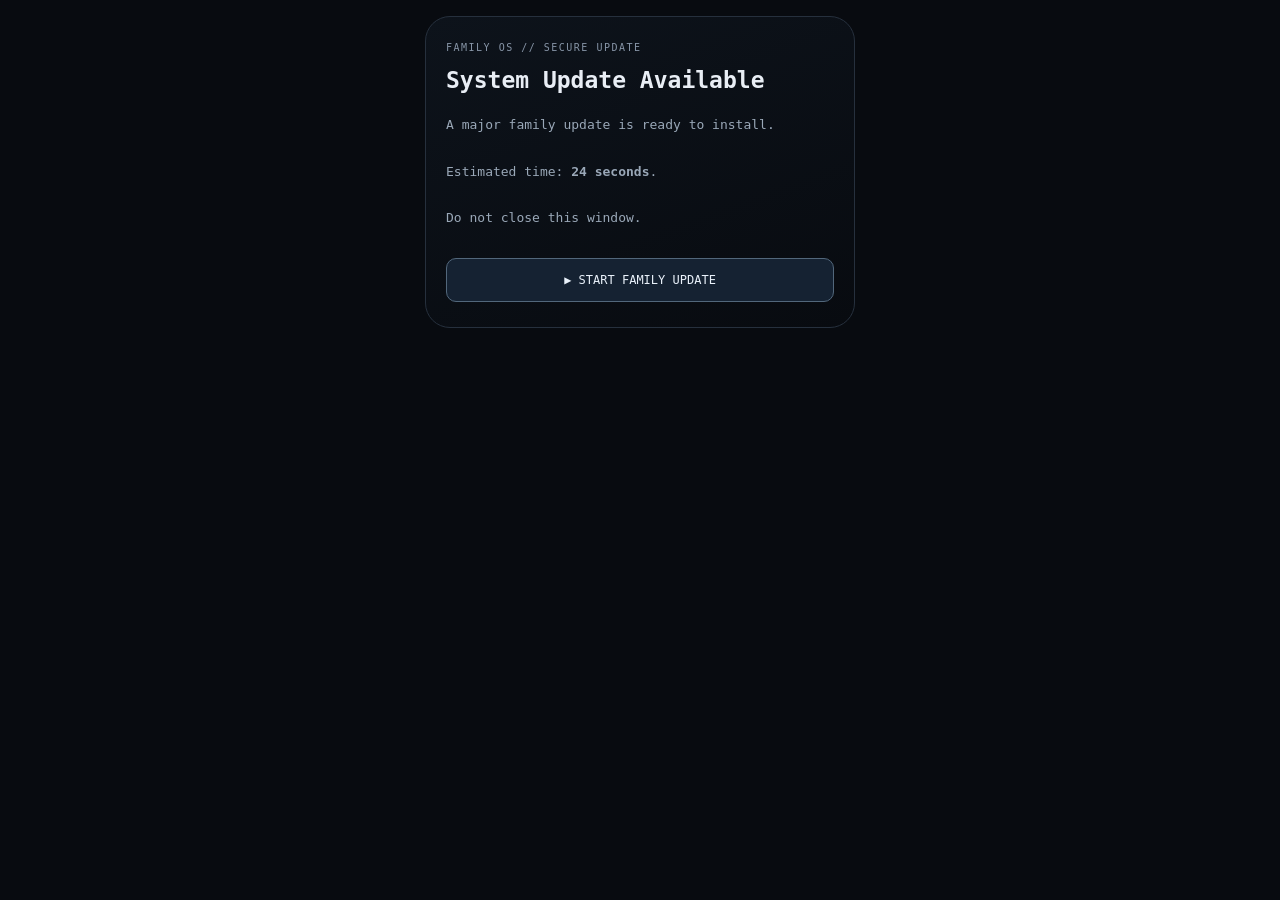
==== index.html @ b2b23392 "Balance diagnostics and warning reveal timing" ====
<!doctype html>
<html lang="en"><head><meta charset="utf-8"><meta name="viewport" content="width=device-width,initial-scale=1"><meta name="theme-color" content="#080b10"><title>New Product Launch</title><meta name="description" content="A little surprise is loading. Open to begin."><style>
*{box-sizing:border-box}html,body{margin:0;min-height:100%;background:#080b10;color:#e9eef5;font-family:ui-monospace,SFMono-Regular,Menlo,monospace}body{display:flex;justify-content:center;align-items:center;padding:16px}.phone{width:min(100%,430px);border:1px solid #26303d;border-radius:25px;background:linear-gradient(160deg,#0d131b,#080b10);padding:25px 20px;position:relative;overflow:hidden}.top{font-size:10px;color:#8795a7;letter-spacing:1.5px}.heading{font-size:23px;line-height:1.25;margin:13px 0}.sub{font-size:13px;color:#9aa8b8;line-height:1.8;margin:18px 0 28px}.screen{display:none}.screen.active{display:block}button{width:100%;padding:14px;border:1px solid #52677b;border-radius:10px;background:#152232;color:#e9f1fa;font:inherit;font-size:12px;cursor:pointer}button:focus-visible{outline:2px solid #c2d7ed;outline-offset:3px}.status{font-size:12px;color:#aebdcb;line-height:1.6;margin:22px 0 8px;min-height:40px}.bar{height:6px;background:#202c39;border-radius:99px;overflow:hidden}.fill{height:100%;width:0;background:#b3c7d9;transition:width .8s ease}.progress{font-size:10px;color:#8795a7;margin-top:8px}.members{display:grid;gap:6px;margin-top:14px}.member{border:1px solid #25313e;border-radius:10px;background:#0c131c;padding:9px 11px;opacity:0;transform:translateY(5px);transition:opacity .3s,transform .3s}.member.visible{opacity:1;transform:none}.member.current{border-color:#718da7;background:#111d29}.role{font-size:12px;display:flex;justify-content:space-between;gap:8px;align-items:center}.role .identity{display:flex;align-items:center;gap:9px}.avatar{width:28px;height:28px;border-radius:8px;background:#1b2835;display:grid;place-items:center;font-size:16px}.role span:last-child{color:#8f9fb1;font-size:11px}.mini{height:4px;margin:7px 0 5px;background:#202c39;border-radius:99px;overflow:hidden}.mini div{height:100%;width:0;background:#a8bdce;transition:width .8s}.detail{font-size:10px;color:#8f9fb1}.center{text-align:center}.baby{font-size:48px;margin:18px 0 8px}.reveal{font-family:system-ui,sans-serif;font-size:24px;font-weight:750;line-height:1.25;margin:12px 0}.small{font-size:12px;color:#a6b3c2;line-height:1.8}.finalbar{margin:21px 0 10px}.finalbar .bar{height:8px}.finalbar .fill{transition:width 1.8s ease}.replay{margin-top:25px;background:transparent;border-color:#334353;color:#a9b9c9}.console-head{display:flex;align-items:center;justify-content:space-between;gap:12px}.live{font-size:9px;letter-spacing:1px;color:#a5c6b1;border:1px solid #345045;border-radius:99px;padding:5px 8px;white-space:nowrap}.live:before{content:'● ';font-size:8px}.scan{display:flex;align-items:center;gap:14px;margin:17px 0 12px}.scan-icon{width:52px;height:52px;flex:0 0 52px;border:1px solid #43586c;border-radius:14px;display:grid;place-items:center;background:#142231;font-size:25px}.scan-copy{min-width:0;flex:1}.scan-copy .heading{font-size:19px;margin:0 0 4px}.scan-copy .status{margin:0;min-height:0;font-size:11px}.console-progress{display:flex;justify-content:space-between;align-items:center;margin-bottom:8px;font-size:10px;color:#8795a7}.console-progress strong{color:#dce8f4;font-size:14px}.member.upgraded{border-color:#577d68;background:#101c18}.member.upgraded .detail{color:#b3d8bf}.member.upgraded .mini div{background:#a4cbb0}.footerline{margin-top:13px;border-top:1px solid #26323e;padding-top:11px;font-size:10px;color:#758497;display:flex;justify-content:space-between;gap:8px}.footerline span:last-child{color:#a6bacd}.alertscreen{min-height:530px;display:flex;flex-direction:column;justify-content:center;align-items:center;text-align:center}.alertbox{width:100%;border:1px solid #74545b;background:linear-gradient(180deg,#211419,#110c10);border-radius:18px;padding:28px 17px}.alerticon{font-size:44px;margin-bottom:17px}.alerttitle{font-family:system-ui,sans-serif;font-size:28px;font-weight:800;line-height:1.2;margin:0 0 14px;color:#fff0f2}.alertsub{font-size:12px;color:#cdb5bd;line-height:1.8}.alertbar{margin-top:22px}.alertbar .bar{height:7px;background:#35242b}.alertbar .fill{background:#e0b3bc;transition:width 4s linear}.warningtop{color:#c8a4ab}.flash{animation:pulse 1s infinite alternate}@keyframes pulse{from{opacity:.55}to{opacity:1}}@media(max-width:360px){body{padding:9px}.phone{padding:20px 15px}.heading{font-size:21px}.scan{gap:10px}.scan-icon{width:44px;height:44px;flex-basis:44px}.scan-copy .heading{font-size:17px}.member{padding:8px 9px}.alerttitle{font-size:25px}}@media(prefers-reduced-motion:reduce){*,*:before,*:after{animation-duration:.01ms!important;transition-duration:.01ms!important}}
</style></head><body><main class="phone">
<section id="start" class="screen active"><div class="top">FAMILY OS // SECURE UPDATE</div><h1 class="heading">System Update Available</h1><p class="sub">A major family update is ready to install.<br><br>Estimated time: <b>24 seconds</b>.<br><br>Do not close this window.</p><button id="startBtn">▶ START FAMILY UPDATE</button></section>
<section id="run" class="screen" aria-label="Family update in progress"><div class="console-head"><div class="top">FAMILY OS / v2.0</div><div class="live">LIVE SCAN</div></div><div class="scan"><div id="scanIcon" class="scan-icon" aria-hidden="true">⌁</div><div class="scan-copy"><h1 class="heading">Family diagnostics</h1><div id="status" class="status" aria-live="polite">Initializing Family OS…</div></div></div><div class="console-progress"><span>INSTALLATION PROGRESS</span><strong id="progress">0%</strong></div><div class="bar"><div id="mainFill" class="fill"></div></div><div id="members" class="members"></div><div class="footerline"><span>RELATIONSHIP MATRIX</span><span id="counter">0 / 5 VERIFIED</span></div></section>
<section id="warning" class="screen"><div class="alertscreen"><div class="top warningtop">FAMILY OS // SYSTEM ALERT</div><div class="alertbox"><div class="alerticon flash">⚠️</div><h1 class="alerttitle">WARNING<br>NEW FAMILY MEMBER<br>DETECTED</h1><div class="alertsub">An unidentified family member is attempting to join the system.<br><br>Identifying new family member…</div><div class="alertbar"><div class="bar"><div id="alertFill" class="fill"></div></div></div></div></div></section>
<section id="final" class="screen"><div class="center"><div class="top">FAMILY OS // UPDATE COMPLETE</div><div class="baby">👶</div><div class="reveal">NEW FAMILY MEMBER<br>IDENTIFIED</div><div class="reveal">YOU'RE GOING TO BE<br>GRANDPARENTS! ❤️</div><div class="small">Grandmother • Grandfather<br>Mother • Father • Uncle</div><div class="finalbar"><div class="bar"><div id="finalFill" class="fill"></div></div><div class="progress">BABY INSTALLING… 10%</div></div><div class="small">Installation will complete soon.<br>Estimated arrival: <b>[MONTH / YEAR]</b></div><button class="replay" id="replayBtn">↻ REPLAY SURPRISE</button></div></section>
</main><script>
const $=id=>document.getElementById(id);const sleep=ms=>new Promise(r=>setTimeout(r,ms));let running=false;function screen(id){document.querySelectorAll('.screen').forEach(s=>s.classList.toggle('active',s.id===id))}function status(text){$('status').textContent=text}function progress(n){$('mainFill').style.width=n+'%';$('progress').textContent=n+'%'}function member(icon,name,pct,detail){const d=document.createElement('div');d.className='member';const label=document.createElement('div');label.className='role';const a=document.createElement('span');a.className='identity';const avatar=document.createElement('span');avatar.className='avatar';avatar.textContent=icon;const nameEl=document.createElement('span');nameEl.textContent=name;a.append(avatar,nameEl);const b=document.createElement('span');b.textContent=pct+'%';label.append(a,b);const bar=document.createElement('div');bar.className='mini';const fill=document.createElement('div');bar.append(fill);const info=document.createElement('div');info.className='detail';info.textContent=detail;d.append(label,bar,info);$('members').append(d);$('counter').textContent=$('members').children.length+' / 5 VERIFIED';requestAnimationFrame(()=>{d.classList.add('visible','current');fill.style.width=pct+'%'});return{detail:info,element:d}}async function run(){if(running)return;running=true;$('members').replaceChildren();$('counter').textContent='0 / 5 VERIFIED';$('scanIcon').textContent='⌁';$('alertFill').style.width='0';$('finalFill').style.width='0';progress(0);screen('run');status('Initializing Family OS…');await sleep(800);status('Connection established ✓');progress(8);await sleep(600);status('Analyzing family members…');await sleep(500);const people=[['👩','MOTHER',72],['👨','FATHER',81],['👵','GRANDMOTHER',64],['👴','GRANDFATHER',76]];for(let i=0;i<people.length;i++){const p=people[i];status('Analyzing '+p[1].toLowerCase()+'…');const m=member(p[0],p[1],p[2],'Scanning relationship…');progress(15+i*12);await sleep(800);m.detail.textContent='Relationship verified ✓';await sleep(1400);m.element.classList.remove('current')}status('Checking available family roles…');const bro=member('👨','BROTHER',91,'Searching for new role…');progress(68);await sleep(1100);bro.detail.textContent='BROTHER → UNCLE ❤️';bro.element.classList.add('upgraded');$('scanIcon').textContent='↗';status('Role upgrade detected: UNCLE');await sleep(1600);bro.element.classList.remove('current');$('scanIcon').textContent='⌁';status('Running final family scan…');progress(85);await sleep(1100);status('Searching for missing family member…');await sleep(1200);progress(100);screen('warning');requestAnimationFrame(()=>$('alertFill').style.width='100%');await sleep(4000);screen('final');requestAnimationFrame(()=>$('finalFill').style.width='10%');running=false}function replay(){if(running)return;$('finalFill').style.width='0';screen('start')}$('startBtn').addEventListener('click',run);$('replayBtn').addEventListener('click',replay);
</script></body></html>
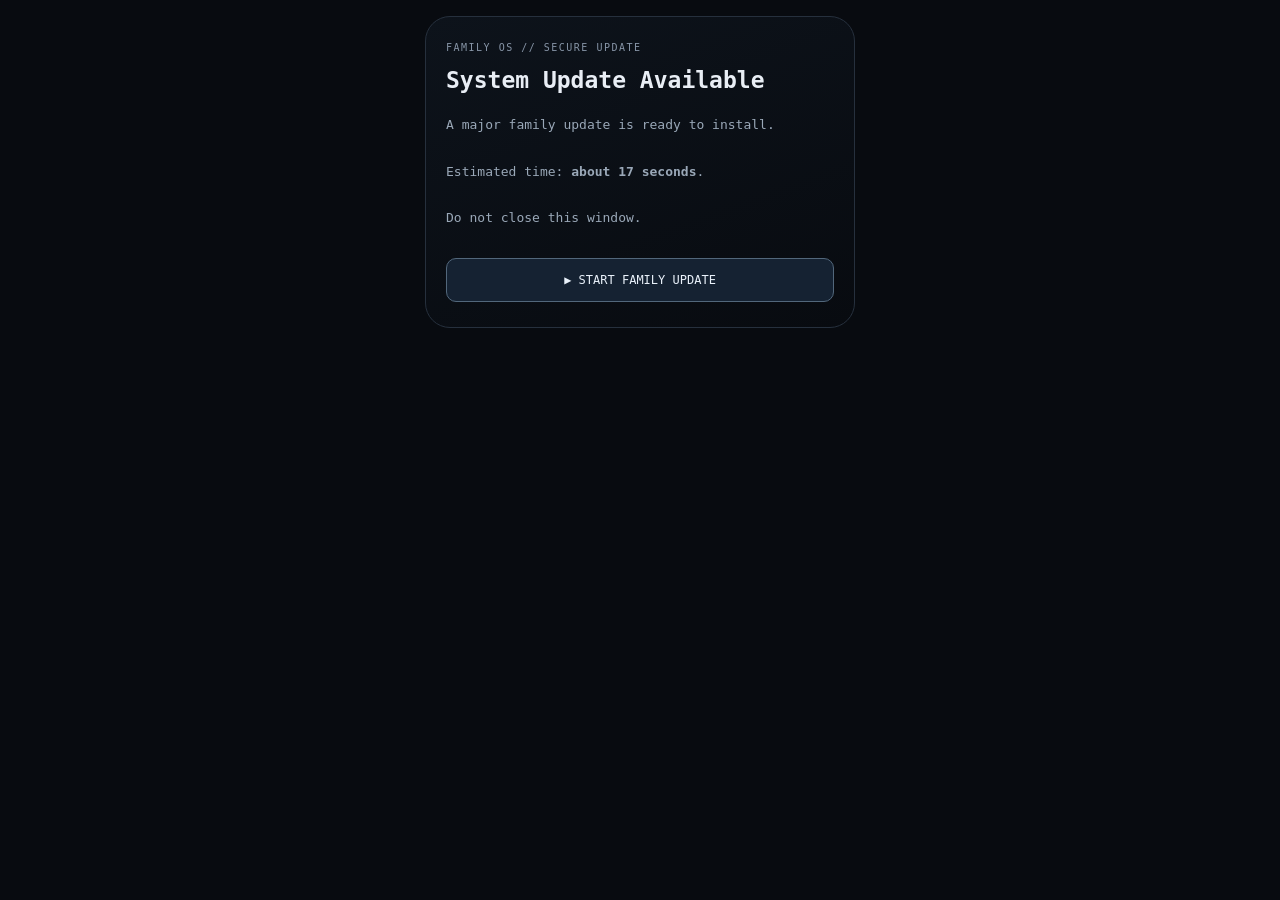
==== commit f0f8135e: "Shorten diagnostics and correct estimated reveal time" ====
--- a/index.html
+++ b/index.html
@@ -1,11 +1,21 @@
 <!doctype html>
 <html lang="en"><head><meta charset="utf-8"><meta name="viewport" content="width=device-width,initial-scale=1"><meta name="theme-color" content="#080b10"><title>New Product Launch</title><meta name="description" content="A little surprise is loading. Open to begin."><style>
-*{box-sizing:border-box}html,body{margin:0;min-height:100%;background:#080b10;color:#e9eef5;font-family:ui-monospace,SFMono-Regular,Menlo,monospace}body{display:flex;justify-content:center;align-items:center;padding:16px}.phone{width:min(100%,430px);border:1px solid #26303d;border-radius:25px;background:linear-gradient(160deg,#0d131b,#080b10);padding:25px 20px;position:relative;overflow:hidden}.top{font-size:10px;color:#8795a7;letter-spacing:1.5px}.heading{font-size:23px;line-height:1.25;margin:13px 0}.sub{font-size:13px;color:#9aa8b8;line-height:1.8;margin:18px 0 28px}.screen{display:none}.screen.active{display:block}button{width:100%;padding:14px;border:1px solid #52677b;border-radius:10px;background:#152232;color:#e9f1fa;font:inherit;font-size:12px;cursor:pointer}button:focus-visible{outline:2px solid #c2d7ed;outline-offset:3px}.status{font-size:12px;color:#aebdcb;line-height:1.6;margin:22px 0 8px;min-height:40px}.bar{height:6px;background:#202c39;border-radius:99px;overflow:hidden}.fill{height:100%;width:0;background:#b3c7d9;transition:width .8s ease}.progress{font-size:10px;color:#8795a7;margin-top:8px}.members{display:grid;gap:6px;margin-top:14px}.member{border:1px solid #25313e;border-radius:10px;background:#0c131c;padding:9px 11px;opacity:0;transform:translateY(5px);transition:opacity .3s,transform .3s}.member.visible{opacity:1;transform:none}.member.current{border-color:#718da7;background:#111d29}.role{font-size:12px;display:flex;justify-content:space-between;gap:8px;align-items:center}.role .identity{display:flex;align-items:center;gap:9px}.avatar{width:28px;height:28px;border-radius:8px;background:#1b2835;display:grid;place-items:center;font-size:16px}.role span:last-child{color:#8f9fb1;font-size:11px}.mini{height:4px;margin:7px 0 5px;background:#202c39;border-radius:99px;overflow:hidden}.mini div{height:100%;width:0;background:#a8bdce;transition:width .8s}.detail{font-size:10px;color:#8f9fb1}.center{text-align:center}.baby{font-size:48px;margin:18px 0 8px}.reveal{font-family:system-ui,sans-serif;font-size:24px;font-weight:750;line-height:1.25;margin:12px 0}.small{font-size:12px;color:#a6b3c2;line-height:1.8}.finalbar{margin:21px 0 10px}.finalbar .bar{height:8px}.finalbar .fill{transition:width 1.8s ease}.replay{margin-top:25px;background:transparent;border-color:#334353;color:#a9b9c9}.console-head{display:flex;align-items:center;justify-content:space-between;gap:12px}.live{font-size:9px;letter-spacing:1px;color:#a5c6b1;border:1px solid #345045;border-radius:99px;padding:5px 8px;white-space:nowrap}.live:before{content:'● ';font-size:8px}.scan{display:flex;align-items:center;gap:14px;margin:17px 0 12px}.scan-icon{width:52px;height:52px;flex:0 0 52px;border:1px solid #43586c;border-radius:14px;display:grid;place-items:center;background:#142231;font-size:25px}.scan-copy{min-width:0;flex:1}.scan-copy .heading{font-size:19px;margin:0 0 4px}.scan-copy .status{margin:0;min-height:0;font-size:11px}.console-progress{display:flex;justify-content:space-between;align-items:center;margin-bottom:8px;font-size:10px;color:#8795a7}.console-progress strong{color:#dce8f4;font-size:14px}.member.upgraded{border-color:#577d68;background:#101c18}.member.upgraded .detail{color:#b3d8bf}.member.upgraded .mini div{background:#a4cbb0}.footerline{margin-top:13px;border-top:1px solid #26323e;padding-top:11px;font-size:10px;color:#758497;display:flex;justify-content:space-between;gap:8px}.footerline span:last-child{color:#a6bacd}.alertscreen{min-height:530px;display:flex;flex-direction:column;justify-content:center;align-items:center;text-align:center}.alertbox{width:100%;border:1px solid #74545b;background:linear-gradient(180deg,#211419,#110c10);border-radius:18px;padding:28px 17px}.alerticon{font-size:44px;margin-bottom:17px}.alerttitle{font-family:system-ui,sans-serif;font-size:28px;font-weight:800;line-height:1.2;margin:0 0 14px;color:#fff0f2}.alertsub{font-size:12px;color:#cdb5bd;line-height:1.8}.alertbar{margin-top:22px}.alertbar .bar{height:7px;background:#35242b}.alertbar .fill{background:#e0b3bc;transition:width 4s linear}.warningtop{color:#c8a4ab}.flash{animation:pulse 1s infinite alternate}@keyframes pulse{from{opacity:.55}to{opacity:1}}@media(max-width:360px){body{padding:9px}.phone{padding:20px 15px}.heading{font-size:21px}.scan{gap:10px}.scan-icon{width:44px;height:44px;flex-basis:44px}.scan-copy .heading{font-size:17px}.member{padding:8px 9px}.alerttitle{font-size:25px}}@media(prefers-reduced-motion:reduce){*,*:before,*:after{animation-duration:.01ms!important;transition-duration:.01ms!important}}
+*{box-sizing:border-box}html,body{margin:0;min-height:100%;background:#080b10;color:#e9eef5;font-family:ui-monospace,SFMono-Regular,Menlo,monospace}body{display:flex;justify-content:center;align-items:center;padding:16px}.phone{width:min(100%,430px);border:1px solid #26303d;border-radius:25px;background:linear-gradient(160deg,#0d131b,#080b10);padding:25px 20px;overflow:hidden}.top{font-size:10px;color:#8795a7;letter-spacing:1.5px}.heading{font-size:23px;line-height:1.25;margin:13px 0}.sub{font-size:13px;color:#9aa8b8;line-height:1.8;margin:18px 0 28px}.screen{display:none}.screen.active{display:block}button{width:100%;padding:14px;border:1px solid #52677b;border-radius:10px;background:#152232;color:#e9f1fa;font:inherit;font-size:12px;cursor:pointer}button:focus-visible{outline:2px solid #c2d7ed;outline-offset:3px}.status{font-size:12px;color:#aebdcb;line-height:1.6;margin:22px 0 8px;min-height:40px}.bar{height:6px;background:#202c39;border-radius:99px;overflow:hidden}.fill{height:100%;width:0;background:#b3c7d9;transition:width .6s ease}.progress{font-size:10px;color:#8795a7;margin-top:8px}.members{display:grid;gap:6px;margin-top:14px}.member{border:1px solid #25313e;border-radius:10px;background:#0c131c;padding:9px 11px;opacity:0;transform:translateY(5px);transition:opacity .3s,transform .3s}.member.visible{opacity:1;transform:none}.member.current{border-color:#718da7;background:#111d29}.role{font-size:12px;display:flex;justify-content:space-between;gap:8px;align-items:center}.role .identity{display:flex;align-items:center;gap:9px}.avatar{width:28px;height:28px;border-radius:8px;background:#1b2835;display:grid;place-items:center;font-size:16px}.role span:last-child{color:#8f9fb1;font-size:11px}.mini{height:4px;margin:7px 0 5px;background:#202c39;border-radius:99px;overflow:hidden}.mini div{height:100%;width:0;background:#a8bdce;transition:width .6s}.detail{font-size:10px;color:#8f9fb1}.center{text-align:center}.baby{font-size:48px;margin:18px 0 8px}.reveal{font-family:system-ui,sans-serif;font-size:24px;font-weight:750;line-height:1.25;margin:12px 0}.small{font-size:12px;color:#a6b3c2;line-height:1.8}.finalbar{margin:21px 0 10px}.finalbar .bar{height:8px}.finalbar .fill{transition:width 1.8s ease}.replay{margin-top:25px;background:transparent;border-color:#334353;color:#a9b9c9}.console-head{display:flex;align-items:center;justify-content:space-between;gap:12px}.live{font-size:9px;letter-spacing:1px;color:#a5c6b1;border:1px solid #345045;border-radius:99px;padding:5px 8px;white-space:nowrap}.live:before{content:'● ';font-size:8px}.scan{display:flex;align-items:center;gap:14px;margin:17px 0 12px}.scan-icon{width:52px;height:52px;flex:0 0 52px;border:1px solid #43586c;border-radius:14px;display:grid;place-items:center;background:#142231;font-size:25px}.scan-copy{min-width:0;flex:1}.scan-copy .heading{font-size:19px;margin:0 0 4px}.scan-copy .status{margin:0;min-height:0;font-size:11px}.console-progress{display:flex;justify-content:space-between;align-items:center;margin-bottom:8px;font-size:10px;color:#8795a7}.console-progress strong{color:#dce8f4;font-size:14px}.member.upgraded{border-color:#577d68;background:#101c18}.member.upgraded .detail{color:#b3d8bf}.member.upgraded .mini div{background:#a4cbb0}.footerline{margin-top:13px;border-top:1px solid #26323e;padding-top:11px;font-size:10px;color:#758497;display:flex;justify-content:space-between;gap:8px}.footerline span:last-child{color:#a6bacd}.alertscreen{min-height:530px;display:flex;flex-direction:column;justify-content:center;align-items:center;text-align:center}.alertbox{width:100%;border:1px solid #74545b;background:linear-gradient(180deg,#211419,#110c10);border-radius:18px;padding:28px 17px}.alerticon{font-size:44px;margin-bottom:17px}.alerttitle{font-family:system-ui,sans-serif;font-size:28px;font-weight:800;line-height:1.2;margin:0 0 14px;color:#fff0f2}.alertsub{font-size:12px;color:#cdb5bd;line-height:1.8}.alertbar{margin-top:22px}.alertbar .bar{height:7px;background:#35242b}.alertbar .fill{background:#e0b3bc;transition:width 4s linear}.warningtop{color:#c8a4ab}.flash{animation:pulse 1s infinite alternate}@keyframes pulse{from{opacity:.55}to{opacity:1}}@media(max-width:360px){body{padding:9px}.phone{padding:20px 15px}.heading{font-size:21px}.scan{gap:10px}.scan-icon{width:44px;height:44px;flex-basis:44px}.scan-copy .heading{font-size:17px}.member{padding:8px 9px}.alerttitle{font-size:25px}}@media(prefers-reduced-motion:reduce){*,*:before,*:after{animation-duration:.01ms!important;transition-duration:.01ms!important}}
 </style></head><body><main class="phone">
-<section id="start" class="screen active"><div class="top">FAMILY OS // SECURE UPDATE</div><h1 class="heading">System Update Available</h1><p class="sub">A major family update is ready to install.<br><br>Estimated time: <b>24 seconds</b>.<br><br>Do not close this window.</p><button id="startBtn">▶ START FAMILY UPDATE</button></section>
+<section id="start" class="screen active"><div class="top">FAMILY OS // SECURE UPDATE</div><h1 class="heading">System Update Available</h1><p class="sub">A major family update is ready to install.<br><br>Estimated time: <b id="estimate"></b>.<br><br>Do not close this window.</p><button id="startBtn">▶ START FAMILY UPDATE</button></section>
 <section id="run" class="screen" aria-label="Family update in progress"><div class="console-head"><div class="top">FAMILY OS / v2.0</div><div class="live">LIVE SCAN</div></div><div class="scan"><div id="scanIcon" class="scan-icon" aria-hidden="true">⌁</div><div class="scan-copy"><h1 class="heading">Family diagnostics</h1><div id="status" class="status" aria-live="polite">Initializing Family OS…</div></div></div><div class="console-progress"><span>INSTALLATION PROGRESS</span><strong id="progress">0%</strong></div><div class="bar"><div id="mainFill" class="fill"></div></div><div id="members" class="members"></div><div class="footerline"><span>RELATIONSHIP MATRIX</span><span id="counter">0 / 5 VERIFIED</span></div></section>
 <section id="warning" class="screen"><div class="alertscreen"><div class="top warningtop">FAMILY OS // SYSTEM ALERT</div><div class="alertbox"><div class="alerticon flash">⚠️</div><h1 class="alerttitle">WARNING<br>NEW FAMILY MEMBER<br>DETECTED</h1><div class="alertsub">An unidentified family member is attempting to join the system.<br><br>Identifying new family member…</div><div class="alertbar"><div class="bar"><div id="alertFill" class="fill"></div></div></div></div></div></section>
 <section id="final" class="screen"><div class="center"><div class="top">FAMILY OS // UPDATE COMPLETE</div><div class="baby">👶</div><div class="reveal">NEW FAMILY MEMBER<br>IDENTIFIED</div><div class="reveal">YOU'RE GOING TO BE<br>GRANDPARENTS! ❤️</div><div class="small">Grandmother • Grandfather<br>Mother • Father • Uncle</div><div class="finalbar"><div class="bar"><div id="finalFill" class="fill"></div></div><div class="progress">BABY INSTALLING… 10%</div></div><div class="small">Installation will complete soon.<br>Estimated arrival: <b>[MONTH / YEAR]</b></div><button class="replay" id="replayBtn">↻ REPLAY SURPRISE</button></div></section>
 </main><script>
-const $=id=>document.getElementById(id);const sleep=ms=>new Promise(r=>setTimeout(r,ms));let running=false;function screen(id){document.querySelectorAll('.screen').forEach(s=>s.classList.toggle('active',s.id===id))}function status(text){$('status').textContent=text}function progress(n){$('mainFill').style.width=n+'%';$('progress').textContent=n+'%'}function member(icon,name,pct,detail){const d=document.createElement('div');d.className='member';const label=document.createElement('div');label.className='role';const a=document.createElement('span');a.className='identity';const avatar=document.createElement('span');avatar.className='avatar';avatar.textContent=icon;const nameEl=document.createElement('span');nameEl.textContent=name;a.append(avatar,nameEl);const b=document.createElement('span');b.textContent=pct+'%';label.append(a,b);const bar=document.createElement('div');bar.className='mini';const fill=document.createElement('div');bar.append(fill);const info=document.createElement('div');info.className='detail';info.textContent=detail;d.append(label,bar,info);$('members').append(d);$('counter').textContent=$('members').children.length+' / 5 VERIFIED';requestAnimationFrame(()=>{d.classList.add('visible','current');fill.style.width=pct+'%'});return{detail:info,element:d}}async function run(){if(running)return;running=true;$('members').replaceChildren();$('counter').textContent='0 / 5 VERIFIED';$('scanIcon').textContent='⌁';$('alertFill').style.width='0';$('finalFill').style.width='0';progress(0);screen('run');status('Initializing Family OS…');await sleep(800);status('Connection established ✓');progress(8);await sleep(600);status('Analyzing family members…');await sleep(500);const people=[['👩','MOTHER',72],['👨','FATHER',81],['👵','GRANDMOTHER',64],['👴','GRANDFATHER',76]];for(let i=0;i<people.length;i++){const p=people[i];status('Analyzing '+p[1].toLowerCase()+'…');const m=member(p[0],p[1],p[2],'Scanning relationship…');progress(15+i*12);await sleep(800);m.detail.textContent='Relationship verified ✓';await sleep(1400);m.element.classList.remove('current')}status('Checking available family roles…');const bro=member('👨','BROTHER',91,'Searching for new role…');progress(68);await sleep(1100);bro.detail.textContent='BROTHER → UNCLE ❤️';bro.element.classList.add('upgraded');$('scanIcon').textContent='↗';status('Role upgrade detected: UNCLE');await sleep(1600);bro.element.classList.remove('current');$('scanIcon').textContent='⌁';status('Running final family scan…');progress(85);await sleep(1100);status('Searching for missing family member…');await sleep(1200);progress(100);screen('warning');requestAnimationFrame(()=>$('alertFill').style.width='100%');await sleep(4000);screen('final');requestAnimationFrame(()=>$('finalFill').style.width='10%');running=false}function replay(){if(running)return;$('finalFill').style.width='0';screen('start')}$('startBtn').addEventListener('click',run);$('replayBtn').addEventListener('click',replay);
+const $=id=>document.getElementById(id);const sleep=ms=>new Promise(r=>setTimeout(r,ms));let running=false;
+const timing={init:700,connection:500,prepare:300,scan:500,verified:1300,brother:1000,upgrade:1800,finalScan:700,missing:800,warning:4000};
+const total=timing.init+timing.connection+timing.prepare+4*(timing.scan+timing.verified)+timing.brother+timing.upgrade+timing.finalScan+timing.missing+timing.warning;
+$('estimate').textContent='about '+Math.ceil(total/1000)+' seconds';
+function screen(id){document.querySelectorAll('.screen').forEach(s=>s.classList.toggle('active',s.id===id))}
+function status(text){$('status').textContent=text}
+function progress(n){$('mainFill').style.width=n+'%';$('progress').textContent=n+'%'}
+function member(icon,name,pct,detail){const d=document.createElement('div');d.className='member';const label=document.createElement('div');label.className='role';const a=document.createElement('span');a.className='identity';const avatar=document.createElement('span');avatar.className='avatar';avatar.textContent=icon;const nameEl=document.createElement('span');nameEl.textContent=name;a.append(avatar,nameEl);const b=document.createElement('span');b.textContent=pct+'%';label.append(a,b);const bar=document.createElement('div');bar.className='mini';const fill=document.createElement('div');bar.append(fill);const info=document.createElement('div');info.className='detail';info.textContent=detail;d.append(label,bar,info);$('members').append(d);$('counter').textContent=$('members').children.length+' / 5 VERIFIED';requestAnimationFrame(()=>{d.classList.add('visible','current');fill.style.width=pct+'%'});return{detail:info,element:d}}
+async function run(){if(running)return;running=true;$('members').replaceChildren();$('counter').textContent='0 / 5 VERIFIED';$('scanIcon').textContent='⌁';$('alertFill').style.width='0';$('finalFill').style.width='0';progress(0);screen('run');status('Initializing Family OS…');await sleep(timing.init);status('Connection established ✓');progress(8);await sleep(timing.connection);status('Analyzing family members…');await sleep(timing.prepare);const people=[['👩','MOTHER',72],['👨','FATHER',81],['👵','GRANDMOTHER',64],['👴','GRANDFATHER',76]];for(let i=0;i<people.length;i++){const p=people[i];status('Analyzing '+p[1].toLowerCase()+'…');const m=member(p[0],p[1],p[2],'Scanning relationship…');progress(15+i*12);await sleep(timing.scan);m.detail.textContent='Relationship verified ✓';await sleep(timing.verified);m.element.classList.remove('current')}status('Checking available family roles…');const bro=member('👨','BROTHER',91,'Searching for new role…');progress(68);await sleep(timing.brother);bro.detail.textContent='BROTHER → UNCLE ❤️';bro.element.classList.add('upgraded');$('scanIcon').textContent='↗';status('Role upgrade detected: UNCLE');await sleep(timing.upgrade);bro.element.classList.remove('current');$('scanIcon').textContent='⌁';status('Running final family scan…');progress(85);await sleep(timing.finalScan);status('Searching for missing family member…');await sleep(timing.missing);progress(100);screen('warning');requestAnimationFrame(()=>$('alertFill').style.width='100%');await sleep(timing.warning);screen('final');requestAnimationFrame(()=>$('finalFill').style.width='10%');running=false}
+function replay(){if(running)return;$('finalFill').style.width='0';screen('start')}
+$('startBtn').addEventListener('click',run);$('replayBtn').addEventListener('click',replay);
 </script></body></html>
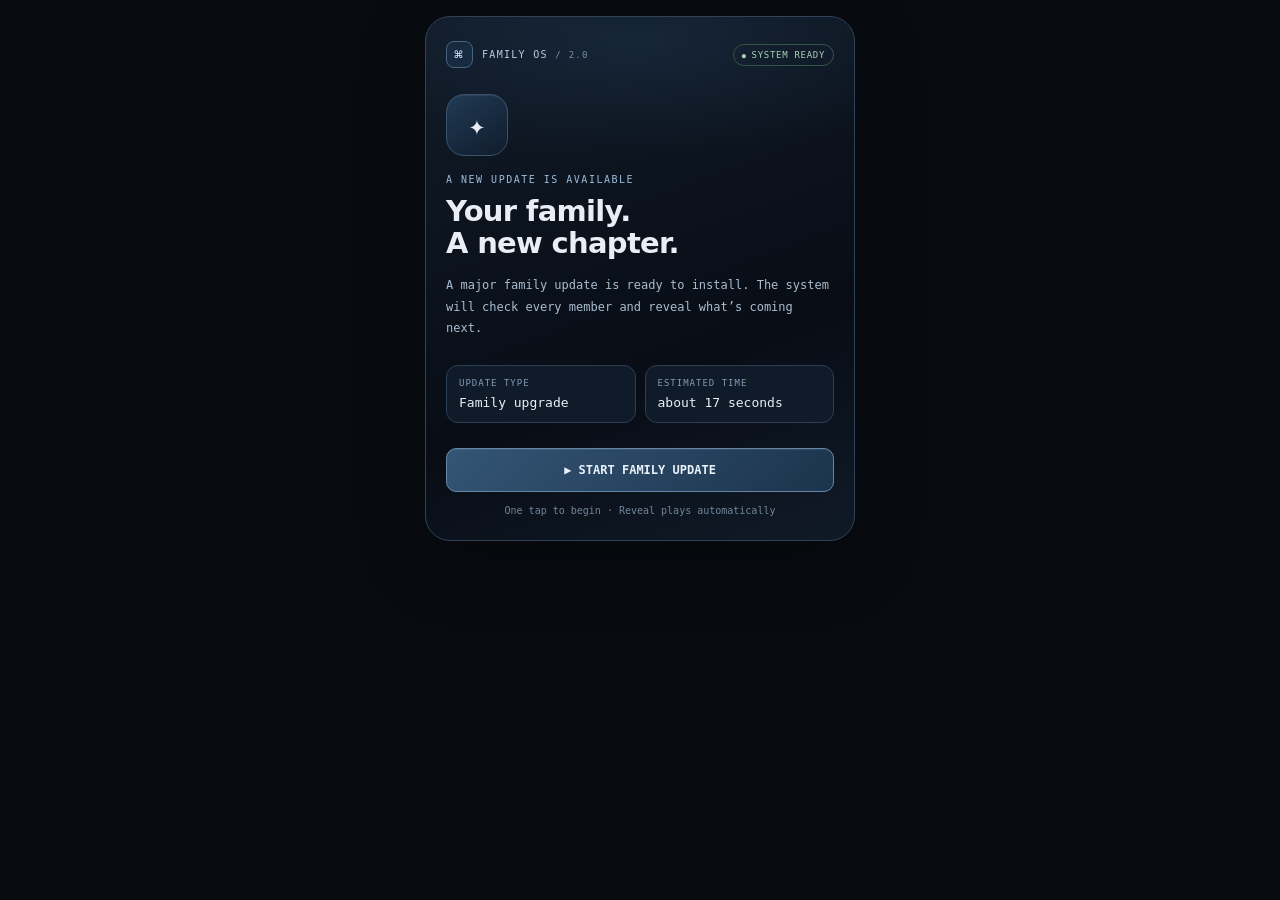
==== commit d0156772: "Upgrade Family OS interface while preserving original 3D mascot" ====
--- a/index.html
+++ b/index.html
@@ -1,11 +1,14 @@
 <!doctype html>
 <html lang="en"><head><meta charset="utf-8"><meta name="viewport" content="width=device-width,initial-scale=1"><meta name="theme-color" content="#080b10"><title>New Product Launch</title><meta name="description" content="A little surprise is loading. Open to begin."><style>
-*{box-sizing:border-box}html,body{margin:0;min-height:100%;background:#080b10;color:#e9eef5;font-family:ui-monospace,SFMono-Regular,Menlo,monospace}body{display:flex;justify-content:center;align-items:center;padding:16px}.phone{width:min(100%,430px);border:1px solid #26303d;border-radius:25px;background:linear-gradient(160deg,#0d131b,#080b10);padding:25px 20px;overflow:hidden}.top{font-size:10px;color:#8795a7;letter-spacing:1.5px}.heading{font-size:23px;line-height:1.25;margin:13px 0}.sub{font-size:13px;color:#9aa8b8;line-height:1.8;margin:18px 0 28px}.screen{display:none}.screen.active{display:block}button{width:100%;padding:14px;border:1px solid #52677b;border-radius:10px;background:#152232;color:#e9f1fa;font:inherit;font-size:12px;cursor:pointer}button:focus-visible{outline:2px solid #c2d7ed;outline-offset:3px}.status{font-size:12px;color:#aebdcb;line-height:1.6;margin:22px 0 8px;min-height:40px}.bar{height:6px;background:#202c39;border-radius:99px;overflow:hidden}.fill{height:100%;width:0;background:#b3c7d9;transition:width .6s ease}.progress{font-size:10px;color:#8795a7;margin-top:8px}.members{display:grid;gap:6px;margin-top:14px}.member{border:1px solid #25313e;border-radius:10px;background:#0c131c;padding:9px 11px;opacity:0;transform:translateY(5px);transition:opacity .3s,transform .3s}.member.visible{opacity:1;transform:none}.member.current{border-color:#718da7;background:#111d29}.role{font-size:12px;display:flex;justify-content:space-between;gap:8px;align-items:center}.role .identity{display:flex;align-items:center;gap:9px}.avatar{width:28px;height:28px;border-radius:8px;background:#1b2835;display:grid;place-items:center;font-size:16px}.role span:last-child{color:#8f9fb1;font-size:11px}.mini{height:4px;margin:7px 0 5px;background:#202c39;border-radius:99px;overflow:hidden}.mini div{height:100%;width:0;background:#a8bdce;transition:width .6s}.detail{font-size:10px;color:#8f9fb1}.center{text-align:center}.baby{font-size:48px;margin:18px 0 8px}.reveal{font-family:system-ui,sans-serif;font-size:24px;font-weight:750;line-height:1.25;margin:12px 0}.small{font-size:12px;color:#a6b3c2;line-height:1.8}.finalbar{margin:21px 0 10px}.finalbar .bar{height:8px}.finalbar .fill{transition:width 1.8s ease}.replay{margin-top:25px;background:transparent;border-color:#334353;color:#a9b9c9}.console-head{display:flex;align-items:center;justify-content:space-between;gap:12px}.live{font-size:9px;letter-spacing:1px;color:#a5c6b1;border:1px solid #345045;border-radius:99px;padding:5px 8px;white-space:nowrap}.live:before{content:'● ';font-size:8px}.scan{display:flex;align-items:center;gap:14px;margin:17px 0 12px}.scan-icon{width:52px;height:52px;flex:0 0 52px;border:1px solid #43586c;border-radius:14px;display:grid;place-items:center;background:#142231;font-size:25px}.scan-copy{min-width:0;flex:1}.scan-copy .heading{font-size:19px;margin:0 0 4px}.scan-copy .status{margin:0;min-height:0;font-size:11px}.console-progress{display:flex;justify-content:space-between;align-items:center;margin-bottom:8px;font-size:10px;color:#8795a7}.console-progress strong{color:#dce8f4;font-size:14px}.member.upgraded{border-color:#577d68;background:#101c18}.member.upgraded .detail{color:#b3d8bf}.member.upgraded .mini div{background:#a4cbb0}.footerline{margin-top:13px;border-top:1px solid #26323e;padding-top:11px;font-size:10px;color:#758497;display:flex;justify-content:space-between;gap:8px}.footerline span:last-child{color:#a6bacd}.alertscreen{min-height:530px;display:flex;flex-direction:column;justify-content:center;align-items:center;text-align:center}.alertbox{width:100%;border:1px solid #74545b;background:linear-gradient(180deg,#211419,#110c10);border-radius:18px;padding:28px 17px}.alerticon{font-size:44px;margin-bottom:17px}.alerttitle{font-family:system-ui,sans-serif;font-size:28px;font-weight:800;line-height:1.2;margin:0 0 14px;color:#fff0f2}.alertsub{font-size:12px;color:#cdb5bd;line-height:1.8}.alertbar{margin-top:22px}.alertbar .bar{height:7px;background:#35242b}.alertbar .fill{background:#e0b3bc;transition:width 4s linear}.warningtop{color:#c8a4ab}.flash{animation:pulse 1s infinite alternate}@keyframes pulse{from{opacity:.55}to{opacity:1}}@media(max-width:360px){body{padding:9px}.phone{padding:20px 15px}.heading{font-size:21px}.scan{gap:10px}.scan-icon{width:44px;height:44px;flex-basis:44px}.scan-copy .heading{font-size:17px}.member{padding:8px 9px}.alerttitle{font-size:25px}}@media(prefers-reduced-motion:reduce){*,*:before,*:after{animation-duration:.01ms!important;transition-duration:.01ms!important}}
+*{box-sizing:border-box}html,body{margin:0;min-height:100%;background:#080b10;color:#e9eef5;font-family:ui-monospace,SFMono-Regular,Menlo,monospace}body{display:flex;justify-content:center;align-items:center;padding:16px}.phone{width:min(100%,430px);border:1px solid #304358;border-radius:25px;background:linear-gradient(160deg,#111b28,#080d15 65%,#101a27);padding:24px 20px;overflow:hidden;position:relative;box-shadow:0 20px 70px #0005}.phone:before{content:"";position:absolute;inset:-90px -100px auto; height:230px;background:radial-gradient(ellipse,#24426255,transparent 70%);pointer-events:none}.phone>*{position:relative}.top{font-size:10px;color:#91a7be;letter-spacing:1.5px}.heading{font-size:23px;line-height:1.25;margin:13px 0}.sub{font-size:13px;color:#a9bbce;line-height:1.8;margin:18px 0 28px}.screen{display:none}.screen.active{display:block}button{width:100%;padding:14px;border:1px solid #52677b;border-radius:10px;background:#152232;color:#e9f1fa;font:inherit;font-size:12px;cursor:pointer}button:focus-visible{outline:2px solid #c2d7ed;outline-offset:3px}.status{font-size:12px;color:#aebdcb;line-height:1.6;margin:22px 0 8px;min-height:40px}.bar{height:6px;background:#202c39;border-radius:99px;overflow:hidden}.fill{height:100%;width:0;background:#b3c7d9;transition:width .6s ease}.progress{font-size:10px;color:#8795a7;margin-top:8px}.members{display:grid;gap:6px;margin-top:14px}.member{border:1px solid #2b3b4d;border-radius:10px;background:linear-gradient(100deg,#111c29,#0d1520);padding:9px 11px;opacity:0;transform:translateY(5px);transition:opacity .3s,transform .3s}.member.visible{opacity:1;transform:none}.member.current{border-color:#718da7;background:#17283a}.role{font-size:12px;display:flex;justify-content:space-between;gap:8px;align-items:center}.role .identity{display:flex;align-items:center;gap:9px}.avatar{width:28px;height:28px;border-radius:8px;background:#1b3044;display:grid;place-items:center;font-size:16px}.role span:last-child{color:#9fb4ca;font-size:11px}.mini{height:4px;margin:7px 0 5px;background:#253749;border-radius:99px;overflow:hidden}.mini div{height:100%;width:0;background:#a8bdce;transition:width .6s}.detail{font-size:10px;color:#91a6bb}.center{text-align:center}.reveal{font-family:system-ui,sans-serif;font-size:24px;font-weight:750;line-height:1.2;margin:10px 0}.small{font-size:12px;color:#a6b3c2;line-height:1.8}.finalbar{margin:18px 0 8px}.finalbar .bar{height:8px}.finalbar .fill{transition:width 1.8s ease}.replay{margin-top:20px;background:transparent;border-color:#334353;color:#a9b9c9}.console-head{display:flex;align-items:center;justify-content:space-between;gap:12px}.live{font-size:9px;letter-spacing:1px;color:#a5c6b1;border:1px solid #345045;border-radius:99px;padding:5px 8px;white-space:nowrap}.live:before{content:'● ';font-size:8px}.scan{display:flex;align-items:center;gap:14px;margin:17px 0 12px}.scan-icon{width:52px;height:52px;flex:0 0 52px;border:1px solid #43586c;border-radius:14px;display:grid;place-items:center;background:#142231;font-size:25px}.scan-copy{min-width:0;flex:1}.scan-copy .heading{font-size:19px;margin:0 0 4px}.scan-copy .status{margin:0;min-height:0;font-size:11px}.console-progress{display:flex;justify-content:space-between;align-items:center;margin-bottom:8px;font-size:10px;color:#8795a7}.console-progress strong{color:#dce8f4;font-size:14px}.member.upgraded{border-color:#577d68;background:#101c18}.member.upgraded .detail{color:#b3d8bf}.member.upgraded .mini div{background:#a4cbb0}.footerline{margin-top:13px;border-top:1px solid #26323e;padding-top:11px;font-size:10px;color:#758497;display:flex;justify-content:space-between;gap:8px}.footerline span:last-child{color:#a6bacd}.alertscreen{min-height:530px;display:flex;flex-direction:column;justify-content:center;align-items:center;text-align:center}.alertbox{width:100%;border:1px solid #74545b;background:linear-gradient(180deg,#211419,#110c10);border-radius:18px;padding:28px 17px;box-shadow:0 0 45px #9c49501a}.alerticon{font-size:44px;margin-bottom:17px}.alerttitle{font-family:system-ui,sans-serif;font-size:28px;font-weight:800;line-height:1.2;margin:0 0 14px;color:#fff0f2}.alertsub{font-size:12px;color:#cdb5bd;line-height:1.8}.alertbar{margin-top:22px}.alertbar .bar{height:7px;background:#35242b}.alertbar .fill{background:#e0b3bc;transition:width 4s linear}.warningtop{color:#c8a4ab}.flash{animation:pulse 1s infinite alternate}@keyframes pulse{from{opacity:.55}to{opacity:1}}
+/* Premium interface additions */
+.os-chrome{display:flex;justify-content:space-between;align-items:center;gap:10px;margin-bottom:20px}.os-brand{display:flex;align-items:center;gap:9px;font-size:10px;letter-spacing:1.3px;color:#b8ccdf}.os-mark{width:27px;height:27px;border:1px solid #49637e;border-radius:8px;display:grid;place-items:center;background:#172b40;color:#dceaff;font-size:15px}.os-version{font-size:9px;color:#7890aa}.os-chip{border:1px solid #345444;border-radius:99px;padding:5px 8px;color:#a9d0b6;font-size:9px;letter-spacing:.7px;white-space:nowrap}.os-chip:before{content:'● ';font-size:7px}.intro-mark{width:62px;height:62px;display:grid;place-items:center;border:1px solid #38536e;border-radius:18px;background:linear-gradient(145deg,#203a54,#101c2c);font-size:28px;margin:26px 0 18px;box-shadow:inset 0 1px #ffffff12}.intro-kicker{color:#9bbbd9;font-size:10px;letter-spacing:1.5px}.intro-title{font-family:system-ui,sans-serif;font-size:29px;font-weight:800;letter-spacing:-.7px;line-height:1.12;margin:10px 0 15px}.intro-copy{font-size:12px;line-height:1.8;color:#aabdd0}.intro-spec{display:grid;grid-template-columns:1fr 1fr;gap:9px;margin:25px 0}.spec{border:1px solid #2b4056;border-radius:12px;padding:12px;background:#101b2a}.spec-label{font-size:9px;color:#829bb4;letter-spacing:1px}.spec-value{font-size:13px;color:#e6f0fa;margin-top:7px}.primary-action{border-color:#6485a6;background:linear-gradient(135deg,#345575,#1c344d);font-weight:700;box-shadow:inset 0 1px #ffffff15}.intro-foot{margin-top:13px;text-align:center;color:#71869b;font-size:10px}.diagnostic-panel{border:1px solid #2b4055;border-radius:15px;background:#0b1420;padding:12px;margin-top:15px}.diagnostic-panel .members{margin-top:0}.diagnostic-panel .footerline{margin-top:10px}.scan-icon{box-shadow:inset 0 1px #ffffff12}.console-progress{margin-top:15px}.progress-rail{padding:2px;border:1px solid #2d4155;border-radius:99px;background:#111e2c}.progress-rail .bar{height:7px}.progress-rail .fill{background:linear-gradient(90deg,#829fb9,#d5e5f3)}.diagnostic-foot{font-size:9px;color:#70859a;margin-top:12px;display:flex;justify-content:space-between}.alertbox{position:relative;overflow:hidden}.alertbox:before{content:'';position:absolute;left:0;right:0;top:0;height:3px;background:linear-gradient(90deg,transparent,#e7a8b4,transparent)}.alert-code{font-size:10px;letter-spacing:1.5px;color:#b58b97;margin-bottom:16px}.alert-subline{font-size:10px;color:#a98a94;margin-top:15px}.alerticon{filter:drop-shadow(0 0 14px #d38a9660)}
+.final-card{margin-top:10px;padding:18px 14px 18px;border:1px solid #344a62;border-radius:18px;background:linear-gradient(180deg,#111f2e,#0b1420 68%,#101b28);box-shadow:inset 0 1px #ffffff0c}.final-badge{display:inline-flex;align-items:center;gap:8px;padding:7px 12px;border:1px solid #42634f;border-radius:999px;background:#14251d;color:#b9dfc4;font-size:10px;letter-spacing:1px}.mascot-wrap{position:relative;width:210px;height:210px;margin:14px auto 8px;display:grid;place-items:center}.mascot-halo{position:absolute;inset:14px;border-radius:50%;background:radial-gradient(circle,#274667 0%,#16273a 45%,transparent 72%);filter:blur(8px);opacity:.95;animation:halo 2.8s ease-in-out infinite}.mascot-ring{position:absolute;inset:8px;border-radius:50%;border:1px solid #496580;box-shadow:0 0 20px #668eb022 inset}.mascot{position:relative;z-index:2;width:174px;height:174px;object-fit:contain;filter:drop-shadow(0 10px 16px rgba(0,0,0,.28))}.spark{position:absolute;z-index:3;color:#ffd778;font-size:18px;animation:sparkle 1.8s ease-in-out infinite}.spark.s1{top:24px;right:16px;animation-delay:.1s}.spark.s2{top:52px;left:20px;font-size:16px;animation-delay:.7s}.spark.s3{bottom:28px;right:34px;font-size:14px;animation-delay:1.1s}.reveal-kicker{font-size:10px;letter-spacing:1.3px;color:#a9c9e5;margin:12px 0}.reveal-main{font-size:27px;line-height:1.14;letter-spacing:-.4px;margin:9px 0 18px}.reveal-message{font-size:22px;line-height:1.24;margin:0 0 16px}.role-pill-row{display:flex;flex-wrap:wrap;justify-content:center;gap:8px;margin:15px 0 10px}.role-pill{padding:7px 10px;border:1px solid #344b61;border-radius:999px;background:#142234;color:#d0dfef;font-size:10px;line-height:1.1}.install-panel{margin-top:17px;padding:15px;border:1px solid #30465e;border-radius:14px;background:#0c1623;text-align:left}.install-head{display:flex;justify-content:space-between;align-items:center;gap:8px;font-size:10px;color:#aec5db}.install-head strong{font-size:17px;color:#e5f0fb}.install-panel .finalbar{margin:12px 0 0}.install-panel .bar{height:8px}.install-panel .fill{background:linear-gradient(90deg,#8fb0ca,#dceaf5)}.install-foot{display:flex;justify-content:space-between;gap:8px;margin-top:9px;font-size:9px;color:#8098b0}.arrival-box{margin-top:12px;padding:13px;border:1px solid #30465e;border-radius:14px;background:#0d1927}.arrival-title{font-size:10px;color:#97abc0;letter-spacing:1px;margin-bottom:6px}.arrival-value{font-size:15px;color:#f0f6fb;font-family:system-ui,sans-serif;font-weight:700}.note-line{margin-top:12px;color:#b6c5d4;font-size:12px;line-height:1.65}.replay{width:100%;margin-top:16px;background:#142337;border-color:#3a526b;color:#c4d8eb}.final-foot{margin-top:12px;font-size:9px;color:#71869b;letter-spacing:.5px}.final-card .reveal{font-family:system-ui,sans-serif;font-weight:800}.scan-copy .status{color:#b9cbdc}@keyframes halo{0%,100%{transform:scale(1);opacity:.88}50%{transform:scale(1.05);opacity:1}}@keyframes sparkle{0%,100%{transform:scale(.9);opacity:.35}50%{transform:scale(1.18);opacity:1}}@media(max-width:360px){body{padding:9px}.phone{padding:20px 15px}.heading{font-size:21px}.scan{gap:10px}.scan-icon{width:44px;height:44px;flex-basis:44px}.scan-copy .heading{font-size:17px}.member{padding:8px 9px}.alerttitle{font-size:25px}.mascot-wrap{width:185px;height:185px}.mascot{width:155px;height:155px}.reveal-main{font-size:24px}.reveal-message{font-size:20px}.role-pill{font-size:9px}.intro-title{font-size:26px}}@media(prefers-reduced-motion:reduce){*,*:before,*:after{animation-duration:.01ms!important;transition-duration:.01ms!important}}
 </style></head><body><main class="phone">
-<section id="start" class="screen active"><div class="top">FAMILY OS // SECURE UPDATE</div><h1 class="heading">System Update Available</h1><p class="sub">A major family update is ready to install.<br><br>Estimated time: <b id="estimate"></b>.<br><br>Do not close this window.</p><button id="startBtn">▶ START FAMILY UPDATE</button></section>
-<section id="run" class="screen" aria-label="Family update in progress"><div class="console-head"><div class="top">FAMILY OS / v2.0</div><div class="live">LIVE SCAN</div></div><div class="scan"><div id="scanIcon" class="scan-icon" aria-hidden="true">⌁</div><div class="scan-copy"><h1 class="heading">Family diagnostics</h1><div id="status" class="status" aria-live="polite">Initializing Family OS…</div></div></div><div class="console-progress"><span>INSTALLATION PROGRESS</span><strong id="progress">0%</strong></div><div class="bar"><div id="mainFill" class="fill"></div></div><div id="members" class="members"></div><div class="footerline"><span>RELATIONSHIP MATRIX</span><span id="counter">0 / 5 VERIFIED</span></div></section>
-<section id="warning" class="screen"><div class="alertscreen"><div class="top warningtop">FAMILY OS // SYSTEM ALERT</div><div class="alertbox"><div class="alerticon flash">⚠️</div><h1 class="alerttitle">WARNING<br>NEW FAMILY MEMBER<br>DETECTED</h1><div class="alertsub">An unidentified family member is attempting to join the system.<br><br>Identifying new family member…</div><div class="alertbar"><div class="bar"><div id="alertFill" class="fill"></div></div></div></div></div></section>
-<section id="final" class="screen"><div class="center"><div class="top">FAMILY OS // UPDATE COMPLETE</div><div class="baby">👶</div><div class="reveal">NEW FAMILY MEMBER<br>IDENTIFIED</div><div class="reveal">YOU'RE GOING TO BE<br>GRANDPARENTS! ❤️</div><div class="small">Grandmother • Grandfather<br>Mother • Father • Uncle</div><div class="finalbar"><div class="bar"><div id="finalFill" class="fill"></div></div><div class="progress">BABY INSTALLING… 10%</div></div><div class="small">Installation will complete soon.<br>Estimated arrival: <b>[MONTH / YEAR]</b></div><button class="replay" id="replayBtn">↻ REPLAY SURPRISE</button></div></section>
+<section id="start" class="screen active"><div class="os-chrome"><div class="os-brand"><span class="os-mark">⌘</span><span>FAMILY OS <span class="os-version">/ 2.0</span></span></div><span class="os-chip">SYSTEM READY</span></div><div class="intro-mark">✦</div><div class="intro-kicker">A NEW UPDATE IS AVAILABLE</div><h1 class="intro-title">Your family.<br>A new chapter.</h1><p class="intro-copy">A major family update is ready to install. The system will check every member and reveal what’s coming next.</p><div class="intro-spec"><div class="spec"><div class="spec-label">UPDATE TYPE</div><div class="spec-value">Family upgrade</div></div><div class="spec"><div class="spec-label">ESTIMATED TIME</div><div class="spec-value" id="estimate">Calculating…</div></div></div><button class="primary-action" id="startBtn">▶ START FAMILY UPDATE</button><div class="intro-foot">One tap to begin · Reveal plays automatically</div></section>
+<section id="run" class="screen" aria-label="Family update in progress"><div class="console-head"><div class="top">FAMILY OS / v2.0</div><div class="live">LIVE SCAN</div></div><div class="scan"><div id="scanIcon" class="scan-icon" aria-hidden="true">⌁</div><div class="scan-copy"><h1 class="heading">Family diagnostics</h1><div id="status" class="status" aria-live="polite">Initializing Family OS…</div></div></div><div class="console-progress"><span>INSTALLATION PROGRESS</span><strong id="progress">0%</strong></div><div class="progress-rail"><div class="bar"><div id="mainFill" class="fill"></div></div></div><div class="diagnostic-panel"><div id="members" class="members"></div><div class="footerline"><span>RELATIONSHIP MATRIX</span><span id="counter">0 / 5 VERIFIED</span></div></div><div class="diagnostic-foot"><span>FAMILY DATABASE / SECURE</span><span>OS v2.0</span></div></section>
+<section id="warning" class="screen"><div class="alertscreen"><div class="top warningtop">FAMILY OS // SYSTEM ALERT</div><div class="alertbox"><div class="alert-code">EVENT / FAMILY-001</div><div class="alerticon flash">⚠️</div><h1 class="alerttitle">WARNING<br>NEW FAMILY MEMBER<br>DETECTED</h1><div class="alertsub">An unidentified family member is attempting to join the system.<br><br>Identifying new family member…</div><div class="alertbar"><div class="bar"><div id="alertFill" class="fill"></div></div></div><div class="alert-subline">VERIFYING NEW CONNECTION</div></div></div></section>
+<section id="final" class="screen"><div class="center"><div class="top">FAMILY OS // UPDATE COMPLETE</div><div class="final-card"><div class="final-badge">✨ FAMILY UPGRADE SUCCESSFUL</div><div class="mascot-wrap"><div class="mascot-halo"></div><div class="mascot-ring"></div><span class="spark s1">✦</span><span class="spark s2">✦</span><span class="spark s3">✦</span><img class="mascot" src="assets/baby-mascot.png" alt="Cute 3D baby in a cream onesie, smiling and waving" width="174" height="174"></div><div class="reveal-kicker">HELLO, FAMILY! ♥</div><h1 class="reveal reveal-main">NEW FAMILY MEMBER<br>IDENTIFIED</h1><div class="reveal reveal-message">YOU'RE GOING TO BE<br>GRANDPARENTS! ❤️</div><div class="role-pill-row"><div class="role-pill">👵 Grandmother</div><div class="role-pill">👴 Grandfather</div><div class="role-pill">👩 Mother</div><div class="role-pill">👨 Father</div><div class="role-pill">👨‍🦱 Uncle</div></div><div class="install-panel"><div class="install-head"><span>BABY INSTALLING…</span><strong>10%</strong></div><div class="finalbar"><div class="bar"><div id="finalFill" class="fill"></div></div></div><div class="install-foot"><span>INSTALLATION STARTED</span><span>LOADING WITH LOVE ♥</span></div></div><div class="note-line">Installation has started successfully.<br>New family member loading with love. 💛</div><div class="arrival-box"><div class="arrival-title">ESTIMATED ARRIVAL</div><div class="arrival-value">[MONTH / YEAR]</div></div><button class="replay" id="replayBtn">↻ REPLAY SURPRISE</button></div><div class="final-foot">FAMILY OS · A LITTLE SURPRISE, A LOT OF LOVE</div></div></section>
 </main><script>
 const $=id=>document.getElementById(id);const sleep=ms=>new Promise(r=>setTimeout(r,ms));let running=false;
 const timing={init:700,connection:500,prepare:300,scan:500,verified:1300,brother:1000,upgrade:1800,finalScan:700,missing:800,warning:4000};
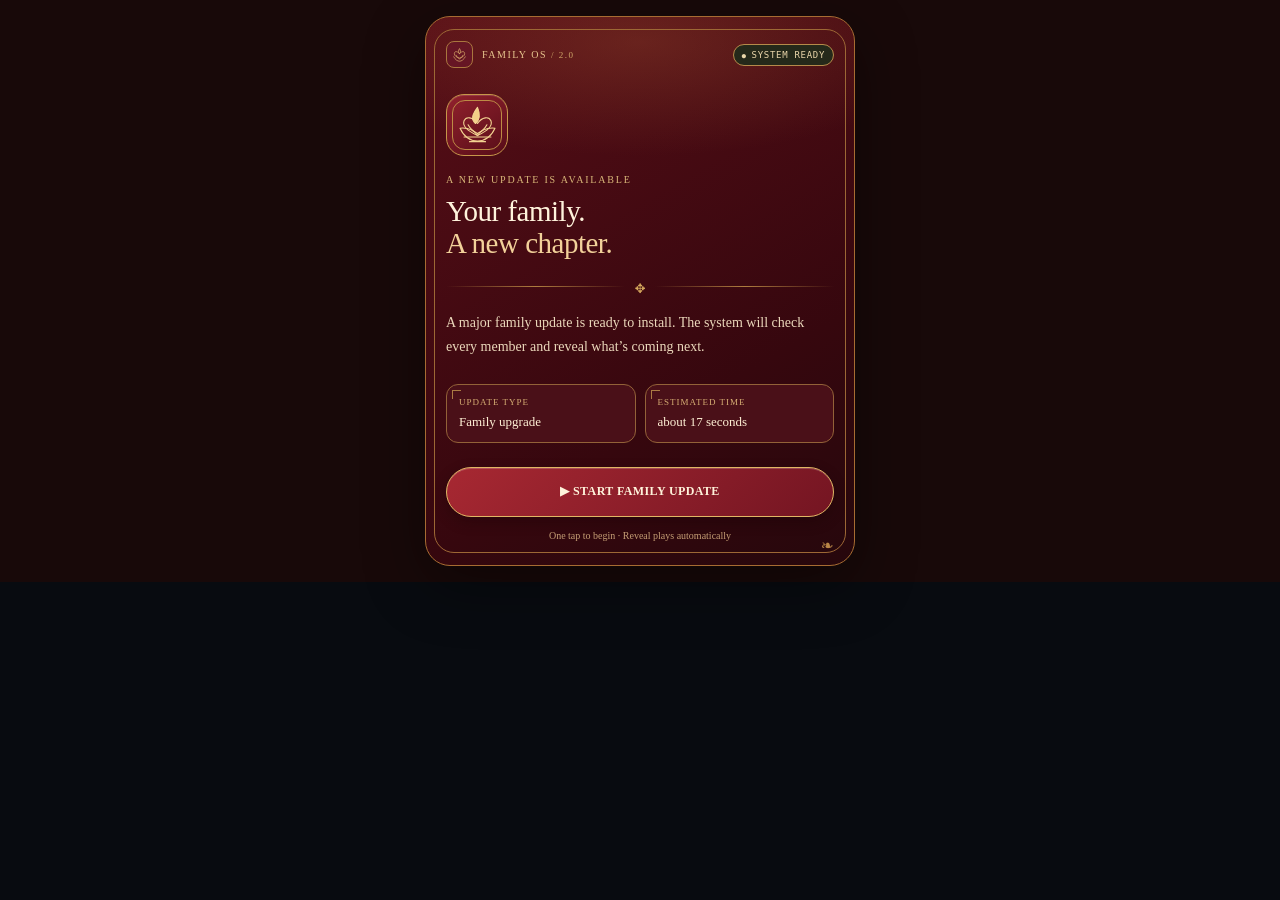
==== commit d3c8863f: "Apply Indian invitation opening page with preserved reveal" ====
--- a/index.html
+++ b/index.html
@@ -1,11 +1,11 @@
 <!doctype html>
-<html lang="en"><head><meta charset="utf-8"><meta name="viewport" content="width=device-width,initial-scale=1"><meta name="theme-color" content="#080b10"><title>New Product Launch</title><meta name="description" content="A little surprise is loading. Open to begin."><style>
-*{box-sizing:border-box}html,body{margin:0;min-height:100%;background:#080b10;color:#e9eef5;font-family:ui-monospace,SFMono-Regular,Menlo,monospace}body{display:flex;justify-content:center;align-items:center;padding:16px}.phone{width:min(100%,430px);border:1px solid #304358;border-radius:25px;background:linear-gradient(160deg,#111b28,#080d15 65%,#101a27);padding:24px 20px;overflow:hidden;position:relative;box-shadow:0 20px 70px #0005}.phone:before{content:"";position:absolute;inset:-90px -100px auto; height:230px;background:radial-gradient(ellipse,#24426255,transparent 70%);pointer-events:none}.phone>*{position:relative}.top{font-size:10px;color:#91a7be;letter-spacing:1.5px}.heading{font-size:23px;line-height:1.25;margin:13px 0}.sub{font-size:13px;color:#a9bbce;line-height:1.8;margin:18px 0 28px}.screen{display:none}.screen.active{display:block}button{width:100%;padding:14px;border:1px solid #52677b;border-radius:10px;background:#152232;color:#e9f1fa;font:inherit;font-size:12px;cursor:pointer}button:focus-visible{outline:2px solid #c2d7ed;outline-offset:3px}.status{font-size:12px;color:#aebdcb;line-height:1.6;margin:22px 0 8px;min-height:40px}.bar{height:6px;background:#202c39;border-radius:99px;overflow:hidden}.fill{height:100%;width:0;background:#b3c7d9;transition:width .6s ease}.progress{font-size:10px;color:#8795a7;margin-top:8px}.members{display:grid;gap:6px;margin-top:14px}.member{border:1px solid #2b3b4d;border-radius:10px;background:linear-gradient(100deg,#111c29,#0d1520);padding:9px 11px;opacity:0;transform:translateY(5px);transition:opacity .3s,transform .3s}.member.visible{opacity:1;transform:none}.member.current{border-color:#718da7;background:#17283a}.role{font-size:12px;display:flex;justify-content:space-between;gap:8px;align-items:center}.role .identity{display:flex;align-items:center;gap:9px}.avatar{width:28px;height:28px;border-radius:8px;background:#1b3044;display:grid;place-items:center;font-size:16px}.role span:last-child{color:#9fb4ca;font-size:11px}.mini{height:4px;margin:7px 0 5px;background:#253749;border-radius:99px;overflow:hidden}.mini div{height:100%;width:0;background:#a8bdce;transition:width .6s}.detail{font-size:10px;color:#91a6bb}.center{text-align:center}.reveal{font-family:system-ui,sans-serif;font-size:24px;font-weight:750;line-height:1.2;margin:10px 0}.small{font-size:12px;color:#a6b3c2;line-height:1.8}.finalbar{margin:18px 0 8px}.finalbar .bar{height:8px}.finalbar .fill{transition:width 1.8s ease}.replay{margin-top:20px;background:transparent;border-color:#334353;color:#a9b9c9}.console-head{display:flex;align-items:center;justify-content:space-between;gap:12px}.live{font-size:9px;letter-spacing:1px;color:#a5c6b1;border:1px solid #345045;border-radius:99px;padding:5px 8px;white-space:nowrap}.live:before{content:'● ';font-size:8px}.scan{display:flex;align-items:center;gap:14px;margin:17px 0 12px}.scan-icon{width:52px;height:52px;flex:0 0 52px;border:1px solid #43586c;border-radius:14px;display:grid;place-items:center;background:#142231;font-size:25px}.scan-copy{min-width:0;flex:1}.scan-copy .heading{font-size:19px;margin:0 0 4px}.scan-copy .status{margin:0;min-height:0;font-size:11px}.console-progress{display:flex;justify-content:space-between;align-items:center;margin-bottom:8px;font-size:10px;color:#8795a7}.console-progress strong{color:#dce8f4;font-size:14px}.member.upgraded{border-color:#577d68;background:#101c18}.member.upgraded .detail{color:#b3d8bf}.member.upgraded .mini div{background:#a4cbb0}.footerline{margin-top:13px;border-top:1px solid #26323e;padding-top:11px;font-size:10px;color:#758497;display:flex;justify-content:space-between;gap:8px}.footerline span:last-child{color:#a6bacd}.alertscreen{min-height:530px;display:flex;flex-direction:column;justify-content:center;align-items:center;text-align:center}.alertbox{width:100%;border:1px solid #74545b;background:linear-gradient(180deg,#211419,#110c10);border-radius:18px;padding:28px 17px;box-shadow:0 0 45px #9c49501a}.alerticon{font-size:44px;margin-bottom:17px}.alerttitle{font-family:system-ui,sans-serif;font-size:28px;font-weight:800;line-height:1.2;margin:0 0 14px;color:#fff0f2}.alertsub{font-size:12px;color:#cdb5bd;line-height:1.8}.alertbar{margin-top:22px}.alertbar .bar{height:7px;background:#35242b}.alertbar .fill{background:#e0b3bc;transition:width 4s linear}.warningtop{color:#c8a4ab}.flash{animation:pulse 1s infinite alternate}@keyframes pulse{from{opacity:.55}to{opacity:1}}
+<html lang="en"><head><meta charset="utf-8"><meta name="viewport" content="width=device-width,initial-scale=1"><meta name="theme-color" content="#570e17"><title>New Product Launch</title><meta name="description" content="A little surprise is loading. Open to begin."><style>
+*{box-sizing:border-box}html,body{margin:0;min-height:100%;background:#080b10;color:#e9eef5;font-family:ui-monospace,SFMono-Regular,Menlo,monospace}body{display:flex;justify-content:center;align-items:center;padding:16px}.phone{width:min(100%,430px);border:1px solid #304358;border-radius:25px;background:linear-gradient(160deg,#111b28,#080d15 65%,#101a27);padding:24px 20px;overflow:hidden;position:relative;box-shadow:0 20px 70px #0005}.phone:before{content:"";position:absolute;inset:-90px -100px auto;height:230px;background:radial-gradient(ellipse,#24426255,transparent 70%);pointer-events:none}.phone>*{position:relative}.top{font-size:10px;color:#91a7be;letter-spacing:1.5px}.heading{font-size:23px;line-height:1.25;margin:13px 0}.sub{font-size:13px;color:#a9bbce;line-height:1.8;margin:18px 0 28px}.screen{display:none}.screen.active{display:block}button{width:100%;padding:14px;border:1px solid #52677b;border-radius:10px;background:#152232;color:#e9f1fa;font:inherit;font-size:12px;cursor:pointer}button:focus-visible{outline:2px solid #c2d7ed;outline-offset:3px}.status{font-size:12px;color:#aebdcb;line-height:1.6;margin:22px 0 8px;min-height:40px}.bar{height:6px;background:#202c39;border-radius:99px;overflow:hidden}.fill{height:100%;width:0;background:#b3c7d9;transition:width .6s ease}.progress{font-size:10px;color:#8795a7;margin-top:8px}.members{display:grid;gap:6px;margin-top:14px}.member{border:1px solid #2b3b4d;border-radius:10px;background:linear-gradient(100deg,#111c29,#0d1520);padding:9px 11px;opacity:0;transform:translateY(5px);transition:opacity .3s,transform .3s}.member.visible{opacity:1;transform:none}.member.current{border-color:#718da7;background:#17283a}.role{font-size:12px;display:flex;justify-content:space-between;gap:8px;align-items:center}.role .identity{display:flex;align-items:center;gap:9px}.avatar{width:28px;height:28px;border-radius:8px;background:#1b3044;display:grid;place-items:center;font-size:16px}.role span:last-child{color:#9fb4ca;font-size:11px}.mini{height:4px;margin:7px 0 5px;background:#253749;border-radius:99px;overflow:hidden}.mini div{height:100%;width:0;background:#a8bdce;transition:width .6s}.detail{font-size:10px;color:#91a6bb}.center{text-align:center}.reveal{font-family:system-ui,sans-serif;font-size:24px;font-weight:750;line-height:1.2;margin:10px 0}.small{font-size:12px;color:#a6b3c2;line-height:1.8}.finalbar{margin:18px 0 8px}.finalbar .bar{height:8px}.finalbar .fill{transition:width 1.8s ease}.replay{margin-top:20px;background:transparent;border-color:#334353;color:#a9b9c9}.console-head{display:flex;align-items:center;justify-content:space-between;gap:12px}.live{font-size:9px;letter-spacing:1px;color:#a5c6b1;border:1px solid #345045;border-radius:99px;padding:5px 8px;white-space:nowrap}.live:before{content:'● ';font-size:8px}.scan{display:flex;align-items:center;gap:14px;margin:17px 0 12px}.scan-icon{width:52px;height:52px;flex:0 0 52px;border:1px solid #43586c;border-radius:14px;display:grid;place-items:center;background:#142231;font-size:25px}.scan-copy{min-width:0;flex:1}.scan-copy .heading{font-size:19px;margin:0 0 4px}.scan-copy .status{margin:0;min-height:0;font-size:11px}.console-progress{display:flex;justify-content:space-between;align-items:center;margin-bottom:8px;font-size:10px;color:#8795a7}.console-progress strong{color:#dce8f4;font-size:14px}.member.upgraded{border-color:#577d68;background:#101c18}.member.upgraded .detail{color:#b3d8bf}.member.upgraded .mini div{background:#a4cbb0}.footerline{margin-top:13px;border-top:1px solid #26323e;padding-top:11px;font-size:10px;color:#758497;display:flex;justify-content:space-between;gap:8px}.footerline span:last-child{color:#a6bacd}.alertscreen{min-height:530px;display:flex;flex-direction:column;justify-content:center;align-items:center;text-align:center}.alertbox{width:100%;border:1px solid #74545b;background:linear-gradient(180deg,#211419,#110c10);border-radius:18px;padding:28px 17px;box-shadow:0 0 45px #9c49501a}.alerticon{font-size:44px;margin-bottom:17px}.alerttitle{font-family:system-ui,sans-serif;font-size:28px;font-weight:800;line-height:1.2;margin:0 0 14px;color:#fff0f2}.alertsub{font-size:12px;color:#cdb5bd;line-height:1.8}.alertbar{margin-top:22px}.alertbar .bar{height:7px;background:#35242b}.alertbar .fill{background:#e0b3bc;transition:width 4s linear}.warningtop{color:#c8a4ab}.flash{animation:pulse 1s infinite alternate}@keyframes pulse{from{opacity:.55}to{opacity:1}}
 /* Premium interface additions */
 .os-chrome{display:flex;justify-content:space-between;align-items:center;gap:10px;margin-bottom:20px}.os-brand{display:flex;align-items:center;gap:9px;font-size:10px;letter-spacing:1.3px;color:#b8ccdf}.os-mark{width:27px;height:27px;border:1px solid #49637e;border-radius:8px;display:grid;place-items:center;background:#172b40;color:#dceaff;font-size:15px}.os-version{font-size:9px;color:#7890aa}.os-chip{border:1px solid #345444;border-radius:99px;padding:5px 8px;color:#a9d0b6;font-size:9px;letter-spacing:.7px;white-space:nowrap}.os-chip:before{content:'● ';font-size:7px}.intro-mark{width:62px;height:62px;display:grid;place-items:center;border:1px solid #38536e;border-radius:18px;background:linear-gradient(145deg,#203a54,#101c2c);font-size:28px;margin:26px 0 18px;box-shadow:inset 0 1px #ffffff12}.intro-kicker{color:#9bbbd9;font-size:10px;letter-spacing:1.5px}.intro-title{font-family:system-ui,sans-serif;font-size:29px;font-weight:800;letter-spacing:-.7px;line-height:1.12;margin:10px 0 15px}.intro-copy{font-size:12px;line-height:1.8;color:#aabdd0}.intro-spec{display:grid;grid-template-columns:1fr 1fr;gap:9px;margin:25px 0}.spec{border:1px solid #2b4056;border-radius:12px;padding:12px;background:#101b2a}.spec-label{font-size:9px;color:#829bb4;letter-spacing:1px}.spec-value{font-size:13px;color:#e6f0fa;margin-top:7px}.primary-action{border-color:#6485a6;background:linear-gradient(135deg,#345575,#1c344d);font-weight:700;box-shadow:inset 0 1px #ffffff15}.intro-foot{margin-top:13px;text-align:center;color:#71869b;font-size:10px}.diagnostic-panel{border:1px solid #2b4055;border-radius:15px;background:#0b1420;padding:12px;margin-top:15px}.diagnostic-panel .members{margin-top:0}.diagnostic-panel .footerline{margin-top:10px}.scan-icon{box-shadow:inset 0 1px #ffffff12}.console-progress{margin-top:15px}.progress-rail{padding:2px;border:1px solid #2d4155;border-radius:99px;background:#111e2c}.progress-rail .bar{height:7px}.progress-rail .fill{background:linear-gradient(90deg,#829fb9,#d5e5f3)}.diagnostic-foot{font-size:9px;color:#70859a;margin-top:12px;display:flex;justify-content:space-between}.alertbox{position:relative;overflow:hidden}.alertbox:before{content:'';position:absolute;left:0;right:0;top:0;height:3px;background:linear-gradient(90deg,transparent,#e7a8b4,transparent)}.alert-code{font-size:10px;letter-spacing:1.5px;color:#b58b97;margin-bottom:16px}.alert-subline{font-size:10px;color:#a98a94;margin-top:15px}.alerticon{filter:drop-shadow(0 0 14px #d38a9660)}
 .final-card{margin-top:10px;padding:18px 14px 18px;border:1px solid #344a62;border-radius:18px;background:linear-gradient(180deg,#111f2e,#0b1420 68%,#101b28);box-shadow:inset 0 1px #ffffff0c}.final-badge{display:inline-flex;align-items:center;gap:8px;padding:7px 12px;border:1px solid #42634f;border-radius:999px;background:#14251d;color:#b9dfc4;font-size:10px;letter-spacing:1px}.mascot-wrap{position:relative;width:210px;height:210px;margin:14px auto 8px;display:grid;place-items:center}.mascot-halo{position:absolute;inset:14px;border-radius:50%;background:radial-gradient(circle,#274667 0%,#16273a 45%,transparent 72%);filter:blur(8px);opacity:.95;animation:halo 2.8s ease-in-out infinite}.mascot-ring{position:absolute;inset:8px;border-radius:50%;border:1px solid #496580;box-shadow:0 0 20px #668eb022 inset}.mascot{position:relative;z-index:2;width:174px;height:174px;object-fit:contain;filter:drop-shadow(0 10px 16px rgba(0,0,0,.28))}.spark{position:absolute;z-index:3;color:#ffd778;font-size:18px;animation:sparkle 1.8s ease-in-out infinite}.spark.s1{top:24px;right:16px;animation-delay:.1s}.spark.s2{top:52px;left:20px;font-size:16px;animation-delay:.7s}.spark.s3{bottom:28px;right:34px;font-size:14px;animation-delay:1.1s}.reveal-kicker{font-size:10px;letter-spacing:1.3px;color:#a9c9e5;margin:12px 0}.reveal-main{font-size:27px;line-height:1.14;letter-spacing:-.4px;margin:9px 0 18px}.reveal-message{font-size:22px;line-height:1.24;margin:0 0 16px}.role-pill-row{display:flex;flex-wrap:wrap;justify-content:center;gap:8px;margin:15px 0 10px}.role-pill{padding:7px 10px;border:1px solid #344b61;border-radius:999px;background:#142234;color:#d0dfef;font-size:10px;line-height:1.1}.install-panel{margin-top:17px;padding:15px;border:1px solid #30465e;border-radius:14px;background:#0c1623;text-align:left}.install-head{display:flex;justify-content:space-between;align-items:center;gap:8px;font-size:10px;color:#aec5db}.install-head strong{font-size:17px;color:#e5f0fb}.install-panel .finalbar{margin:12px 0 0}.install-panel .bar{height:8px}.install-panel .fill{background:linear-gradient(90deg,#8fb0ca,#dceaf5)}.install-foot{display:flex;justify-content:space-between;gap:8px;margin-top:9px;font-size:9px;color:#8098b0}.arrival-box{margin-top:12px;padding:13px;border:1px solid #30465e;border-radius:14px;background:#0d1927}.arrival-title{font-size:10px;color:#97abc0;letter-spacing:1px;margin-bottom:6px}.arrival-value{font-size:15px;color:#f0f6fb;font-family:system-ui,sans-serif;font-weight:700}.note-line{margin-top:12px;color:#b6c5d4;font-size:12px;line-height:1.65}.replay{width:100%;margin-top:16px;background:#142337;border-color:#3a526b;color:#c4d8eb}.final-foot{margin-top:12px;font-size:9px;color:#71869b;letter-spacing:.5px}.final-card .reveal{font-family:system-ui,sans-serif;font-weight:800}.scan-copy .status{color:#b9cbdc}@keyframes halo{0%,100%{transform:scale(1);opacity:.88}50%{transform:scale(1.05);opacity:1}}@keyframes sparkle{0%,100%{transform:scale(.9);opacity:.35}50%{transform:scale(1.18);opacity:1}}@media(max-width:360px){body{padding:9px}.phone{padding:20px 15px}.heading{font-size:21px}.scan{gap:10px}.scan-icon{width:44px;height:44px;flex-basis:44px}.scan-copy .heading{font-size:17px}.member{padding:8px 9px}.alerttitle{font-size:25px}.mascot-wrap{width:185px;height:185px}.mascot{width:155px;height:155px}.reveal-main{font-size:24px}.reveal-message{font-size:20px}.role-pill{font-size:9px}.intro-title{font-size:26px}}@media(prefers-reduced-motion:reduce){*,*:before,*:after{animation-duration:.01ms!important;transition-duration:.01ms!important}}
-</style></head><body><main class="phone">
-<section id="start" class="screen active"><div class="os-chrome"><div class="os-brand"><span class="os-mark">⌘</span><span>FAMILY OS <span class="os-version">/ 2.0</span></span></div><span class="os-chip">SYSTEM READY</span></div><div class="intro-mark">✦</div><div class="intro-kicker">A NEW UPDATE IS AVAILABLE</div><h1 class="intro-title">Your family.<br>A new chapter.</h1><p class="intro-copy">A major family update is ready to install. The system will check every member and reveal what’s coming next.</p><div class="intro-spec"><div class="spec"><div class="spec-label">UPDATE TYPE</div><div class="spec-value">Family upgrade</div></div><div class="spec"><div class="spec-label">ESTIMATED TIME</div><div class="spec-value" id="estimate">Calculating…</div></div></div><button class="primary-action" id="startBtn">▶ START FAMILY UPDATE</button><div class="intro-foot">One tap to begin · Reveal plays automatically</div></section>
+</style><link rel="stylesheet" href="styles/indian-card.css"></head><body><main class="phone">
+<section id="start" class="screen active"><div class="os-chrome"><div class="os-brand"><span class="os-mark"><svg viewBox="0 0 48 48" aria-hidden="true" fill="none" stroke="currentColor" stroke-width="1.6"><path d="M24 9c-3 5-4 9 0 13 4-4 3-8 0-13ZM24 22c-7-8-13-6-13 0 0 6 6 9 13 11 7-2 13-5 13-11 0-6-6-8-13 0Z"/><path d="M9 29c4 8 10 12 15 12s11-4 15-12M15 25c2 5 5 8 9 10 4-2 7-5 9-10"/></svg></span><span>FAMILY OS <span class="os-version">/ 2.0</span></span></div><span class="os-chip">SYSTEM READY</span></div><div class="intro-mark"><svg viewBox="0 0 64 64" fill="none" stroke="currentColor" stroke-width="1.6" stroke-linecap="round" stroke-linejoin="round" role="img" aria-label="Auspicious lotus diya"><path d="M32 5c-8 11-10 18-3 24 6-5 8-12 3-24Z" fill="#f3cf85"/><path d="M32 29c-7-10-17-11-20-4-3 8 7 16 20 22 13-6 23-14 20-22-3-7-13-6-20 4Z"/><path d="M32 47c-6-9-15-12-26-11 6 13 15 19 26 19 11 0 20-6 26-19-11-1-20 2-26 11Z"/><path d="M12 49h40M20 56h24"/><path d="M18 31c3 6 8 10 14 13 6-3 11-7 14-13"/></svg></div><div class="intro-kicker">A NEW UPDATE IS AVAILABLE</div><h1 class="intro-title">Your family.<br><span>A new chapter.</span></h1><div class="auspicious-rule" aria-hidden="true">✥</div><p class="intro-copy">A major family update is ready to install. The system will check every member and reveal what’s coming next.</p><div class="intro-spec"><div class="spec"><div class="spec-label">UPDATE TYPE</div><div class="spec-value">Family upgrade</div></div><div class="spec"><div class="spec-label">ESTIMATED TIME</div><div class="spec-value" id="estimate">Calculating…</div></div></div><button class="primary-action" id="startBtn">▶ START FAMILY UPDATE</button><div class="intro-foot">One tap to begin · Reveal plays automatically</div></section>
 <section id="run" class="screen" aria-label="Family update in progress"><div class="console-head"><div class="top">FAMILY OS / v2.0</div><div class="live">LIVE SCAN</div></div><div class="scan"><div id="scanIcon" class="scan-icon" aria-hidden="true">⌁</div><div class="scan-copy"><h1 class="heading">Family diagnostics</h1><div id="status" class="status" aria-live="polite">Initializing Family OS…</div></div></div><div class="console-progress"><span>INSTALLATION PROGRESS</span><strong id="progress">0%</strong></div><div class="progress-rail"><div class="bar"><div id="mainFill" class="fill"></div></div></div><div class="diagnostic-panel"><div id="members" class="members"></div><div class="footerline"><span>RELATIONSHIP MATRIX</span><span id="counter">0 / 5 VERIFIED</span></div></div><div class="diagnostic-foot"><span>FAMILY DATABASE / SECURE</span><span>OS v2.0</span></div></section>
 <section id="warning" class="screen"><div class="alertscreen"><div class="top warningtop">FAMILY OS // SYSTEM ALERT</div><div class="alertbox"><div class="alert-code">EVENT / FAMILY-001</div><div class="alerticon flash">⚠️</div><h1 class="alerttitle">WARNING<br>NEW FAMILY MEMBER<br>DETECTED</h1><div class="alertsub">An unidentified family member is attempting to join the system.<br><br>Identifying new family member…</div><div class="alertbar"><div class="bar"><div id="alertFill" class="fill"></div></div></div><div class="alert-subline">VERIFYING NEW CONNECTION</div></div></div></section>
 <section id="final" class="screen"><div class="center"><div class="top">FAMILY OS // UPDATE COMPLETE</div><div class="final-card"><div class="final-badge">✨ FAMILY UPGRADE SUCCESSFUL</div><div class="mascot-wrap"><div class="mascot-halo"></div><div class="mascot-ring"></div><span class="spark s1">✦</span><span class="spark s2">✦</span><span class="spark s3">✦</span><img class="mascot" src="assets/baby-mascot.png" alt="Cute 3D baby in a cream onesie, smiling and waving" width="174" height="174"></div><div class="reveal-kicker">HELLO, FAMILY! ♥</div><h1 class="reveal reveal-main">NEW FAMILY MEMBER<br>IDENTIFIED</h1><div class="reveal reveal-message">YOU'RE GOING TO BE<br>GRANDPARENTS! ❤️</div><div class="role-pill-row"><div class="role-pill">👵 Grandmother</div><div class="role-pill">👴 Grandfather</div><div class="role-pill">👩 Mother</div><div class="role-pill">👨 Father</div><div class="role-pill">👨‍🦱 Uncle</div></div><div class="install-panel"><div class="install-head"><span>BABY INSTALLING…</span><strong>10%</strong></div><div class="finalbar"><div class="bar"><div id="finalFill" class="fill"></div></div></div><div class="install-foot"><span>INSTALLATION STARTED</span><span>LOADING WITH LOVE ♥</span></div></div><div class="note-line">Installation has started successfully.<br>New family member loading with love. 💛</div><div class="arrival-box"><div class="arrival-title">ESTIMATED ARRIVAL</div><div class="arrival-value">[MONTH / YEAR]</div></div><button class="replay" id="replayBtn">↻ REPLAY SURPRISE</button></div><div class="final-foot">FAMILY OS · A LITTLE SURPRISE, A LOT OF LOVE</div></div></section>
--- a/styles/indian-card.css
+++ b/styles/indian-card.css
@@ -0,0 +1,34 @@
+/* Reversible opening-screen theme. The diagnostics and reveal retain their original styling. */
+body:has(#start.active){background:#180909;color:#fff5df}
+.phone:has(#start.active){border-color:#a76c32;background:linear-gradient(150deg,#570e17,#36070e 68%,#26070c);box-shadow:0 18px 60px #0006}
+.phone:has(#start.active):before{background:radial-gradient(ellipse,#a4543150,transparent 70%)}
+#start{color:#fff5df}
+#start .os-chrome{margin-bottom:20px}
+#start .os-brand{color:#e7c58e;font-family:Georgia,serif;letter-spacing:1.5px}
+#start .os-mark{border-color:#a9763e;background:#661624;color:#e6bb73}
+#start .os-version{color:#d0a769}
+#start .os-chip{background:#25291a;border-color:#b58a4a;color:#ead6aa}
+#start .intro-mark{border-color:#c7974a;background:linear-gradient(145deg,#92212d,#570d18);color:#f3d391;box-shadow:inset 0 1px #fff2}
+#start .intro-kicker{color:#d9b779;font-family:Georgia,serif;letter-spacing:1.8px}
+#start .intro-title{font-family:Georgia,'Times New Roman',serif;font-weight:500;letter-spacing:-.5px;line-height:1.12;color:#fff3dc}
+#start .intro-copy{font-family:Georgia,serif;color:#ebd8bb;font-size:14px;line-height:1.75}
+#start .intro-spec{margin:24px 0}
+#start .spec{border-color:#936238;background:#4a1018}
+#start .spec-label{color:#d5ad73;font-family:Georgia,serif}
+#start .spec-value{color:#fff0d5;font-family:Georgia,serif}
+#start .primary-action{border-color:#e1b664;background:linear-gradient(135deg,#a72832,#741522);color:#fff3db;font-family:Georgia,serif;letter-spacing:.4px;box-shadow:inset 0 1px #fff3,0 5px 14px #19040755}
+#start .intro-foot{color:#c59e75;font-family:Georgia,serif}
+#start .auspicious-rule{display:flex;align-items:center;gap:10px;color:#d5a85d;margin:17px 0 0;font-size:17px}
+#start .auspicious-rule:before,#start .auspicious-rule:after{content:'';height:1px;flex:1;background:linear-gradient(90deg,transparent,#af7d3f,transparent)}
+#start .intro-mark svg{width:43px;height:43px;display:block}
+#start .os-mark svg{width:19px;height:19px;display:block}
+#start{position:relative;isolation:isolate}
+#start:before{content:'';position:absolute;inset:-12px;z-index:-1;border:1px solid #9d6835;border-radius:20px;pointer-events:none}
+#start:after{content:'❧';position:absolute;right:1px;bottom:-14px;color:#b98646;font-size:19px;pointer-events:none}
+#start .intro-mark{position:relative}
+#start .intro-mark:after{content:'';position:absolute;inset:5px;border:1px solid #bd8b45;border-radius:13px;pointer-events:none}
+#start .intro-title span{color:#f2d19a}
+#start .primary-action{border-radius:999px;min-height:50px}
+#start .spec{position:relative}
+#start .spec:before{content:'';position:absolute;top:5px;left:5px;width:8px;height:8px;border-top:1px solid #ab7b43;border-left:1px solid #ab7b43}
+@media(max-width:360px){#start .intro-title{font-size:27px}#start .intro-copy{font-size:13px}}
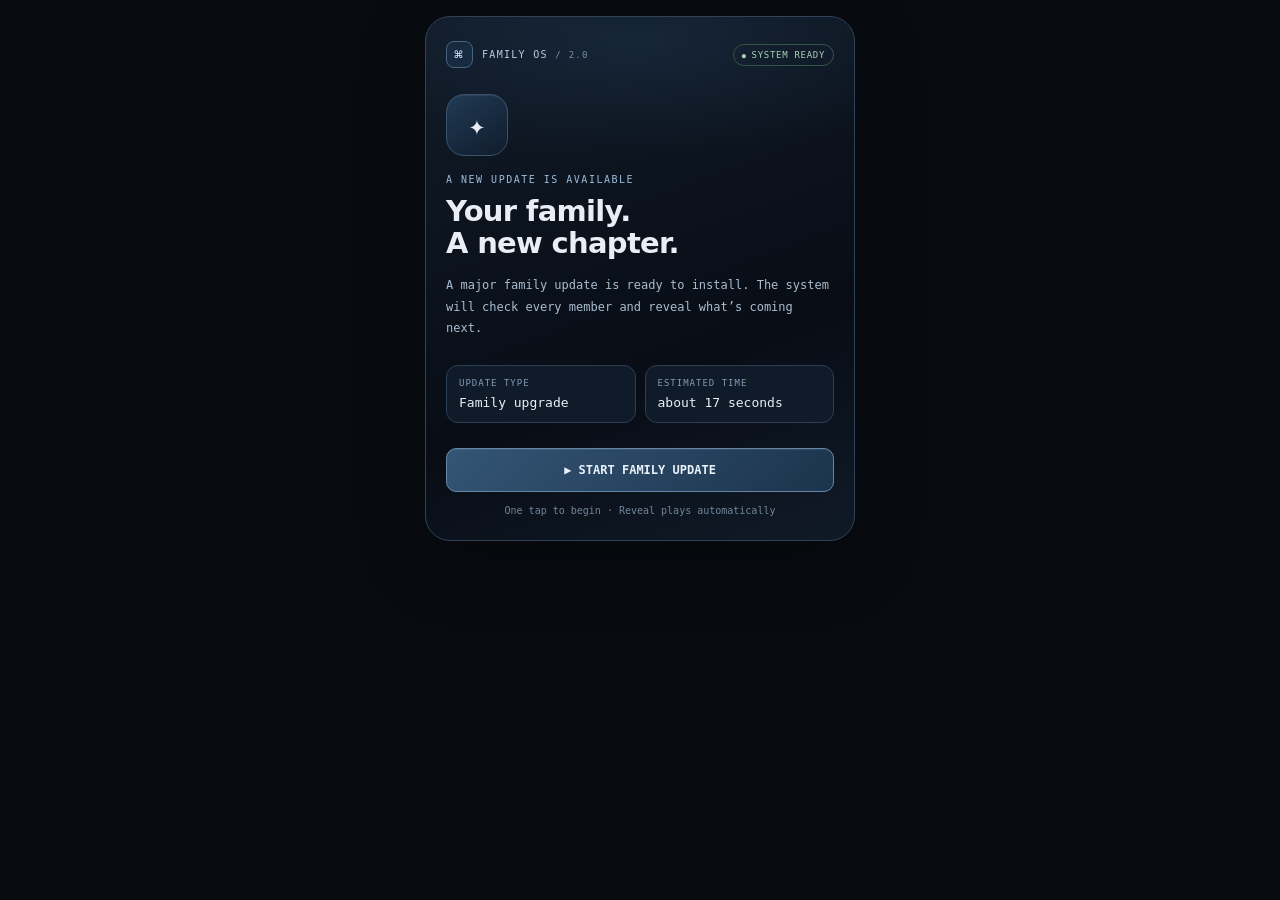
==== commit 1fff5e3f: "Restore original Family OS before Indian card experiment" ====
--- a/index.html
+++ b/index.html
@@ -1,11 +1,11 @@
 <!doctype html>
-<html lang="en"><head><meta charset="utf-8"><meta name="viewport" content="width=device-width,initial-scale=1"><meta name="theme-color" content="#570e17"><title>New Product Launch</title><meta name="description" content="A little surprise is loading. Open to begin."><style>
-*{box-sizing:border-box}html,body{margin:0;min-height:100%;background:#080b10;color:#e9eef5;font-family:ui-monospace,SFMono-Regular,Menlo,monospace}body{display:flex;justify-content:center;align-items:center;padding:16px}.phone{width:min(100%,430px);border:1px solid #304358;border-radius:25px;background:linear-gradient(160deg,#111b28,#080d15 65%,#101a27);padding:24px 20px;overflow:hidden;position:relative;box-shadow:0 20px 70px #0005}.phone:before{content:"";position:absolute;inset:-90px -100px auto;height:230px;background:radial-gradient(ellipse,#24426255,transparent 70%);pointer-events:none}.phone>*{position:relative}.top{font-size:10px;color:#91a7be;letter-spacing:1.5px}.heading{font-size:23px;line-height:1.25;margin:13px 0}.sub{font-size:13px;color:#a9bbce;line-height:1.8;margin:18px 0 28px}.screen{display:none}.screen.active{display:block}button{width:100%;padding:14px;border:1px solid #52677b;border-radius:10px;background:#152232;color:#e9f1fa;font:inherit;font-size:12px;cursor:pointer}button:focus-visible{outline:2px solid #c2d7ed;outline-offset:3px}.status{font-size:12px;color:#aebdcb;line-height:1.6;margin:22px 0 8px;min-height:40px}.bar{height:6px;background:#202c39;border-radius:99px;overflow:hidden}.fill{height:100%;width:0;background:#b3c7d9;transition:width .6s ease}.progress{font-size:10px;color:#8795a7;margin-top:8px}.members{display:grid;gap:6px;margin-top:14px}.member{border:1px solid #2b3b4d;border-radius:10px;background:linear-gradient(100deg,#111c29,#0d1520);padding:9px 11px;opacity:0;transform:translateY(5px);transition:opacity .3s,transform .3s}.member.visible{opacity:1;transform:none}.member.current{border-color:#718da7;background:#17283a}.role{font-size:12px;display:flex;justify-content:space-between;gap:8px;align-items:center}.role .identity{display:flex;align-items:center;gap:9px}.avatar{width:28px;height:28px;border-radius:8px;background:#1b3044;display:grid;place-items:center;font-size:16px}.role span:last-child{color:#9fb4ca;font-size:11px}.mini{height:4px;margin:7px 0 5px;background:#253749;border-radius:99px;overflow:hidden}.mini div{height:100%;width:0;background:#a8bdce;transition:width .6s}.detail{font-size:10px;color:#91a6bb}.center{text-align:center}.reveal{font-family:system-ui,sans-serif;font-size:24px;font-weight:750;line-height:1.2;margin:10px 0}.small{font-size:12px;color:#a6b3c2;line-height:1.8}.finalbar{margin:18px 0 8px}.finalbar .bar{height:8px}.finalbar .fill{transition:width 1.8s ease}.replay{margin-top:20px;background:transparent;border-color:#334353;color:#a9b9c9}.console-head{display:flex;align-items:center;justify-content:space-between;gap:12px}.live{font-size:9px;letter-spacing:1px;color:#a5c6b1;border:1px solid #345045;border-radius:99px;padding:5px 8px;white-space:nowrap}.live:before{content:'● ';font-size:8px}.scan{display:flex;align-items:center;gap:14px;margin:17px 0 12px}.scan-icon{width:52px;height:52px;flex:0 0 52px;border:1px solid #43586c;border-radius:14px;display:grid;place-items:center;background:#142231;font-size:25px}.scan-copy{min-width:0;flex:1}.scan-copy .heading{font-size:19px;margin:0 0 4px}.scan-copy .status{margin:0;min-height:0;font-size:11px}.console-progress{display:flex;justify-content:space-between;align-items:center;margin-bottom:8px;font-size:10px;color:#8795a7}.console-progress strong{color:#dce8f4;font-size:14px}.member.upgraded{border-color:#577d68;background:#101c18}.member.upgraded .detail{color:#b3d8bf}.member.upgraded .mini div{background:#a4cbb0}.footerline{margin-top:13px;border-top:1px solid #26323e;padding-top:11px;font-size:10px;color:#758497;display:flex;justify-content:space-between;gap:8px}.footerline span:last-child{color:#a6bacd}.alertscreen{min-height:530px;display:flex;flex-direction:column;justify-content:center;align-items:center;text-align:center}.alertbox{width:100%;border:1px solid #74545b;background:linear-gradient(180deg,#211419,#110c10);border-radius:18px;padding:28px 17px;box-shadow:0 0 45px #9c49501a}.alerticon{font-size:44px;margin-bottom:17px}.alerttitle{font-family:system-ui,sans-serif;font-size:28px;font-weight:800;line-height:1.2;margin:0 0 14px;color:#fff0f2}.alertsub{font-size:12px;color:#cdb5bd;line-height:1.8}.alertbar{margin-top:22px}.alertbar .bar{height:7px;background:#35242b}.alertbar .fill{background:#e0b3bc;transition:width 4s linear}.warningtop{color:#c8a4ab}.flash{animation:pulse 1s infinite alternate}@keyframes pulse{from{opacity:.55}to{opacity:1}}
+<html lang="en"><head><meta charset="utf-8"><meta name="viewport" content="width=device-width,initial-scale=1"><meta name="theme-color" content="#080b10"><title>New Product Launch</title><meta name="description" content="A little surprise is loading. Open to begin."><style>
+*{box-sizing:border-box}html,body{margin:0;min-height:100%;background:#080b10;color:#e9eef5;font-family:ui-monospace,SFMono-Regular,Menlo,monospace}body{display:flex;justify-content:center;align-items:center;padding:16px}.phone{width:min(100%,430px);border:1px solid #304358;border-radius:25px;background:linear-gradient(160deg,#111b28,#080d15 65%,#101a27);padding:24px 20px;overflow:hidden;position:relative;box-shadow:0 20px 70px #0005}.phone:before{content:"";position:absolute;inset:-90px -100px auto; height:230px;background:radial-gradient(ellipse,#24426255,transparent 70%);pointer-events:none}.phone>*{position:relative}.top{font-size:10px;color:#91a7be;letter-spacing:1.5px}.heading{font-size:23px;line-height:1.25;margin:13px 0}.sub{font-size:13px;color:#a9bbce;line-height:1.8;margin:18px 0 28px}.screen{display:none}.screen.active{display:block}button{width:100%;padding:14px;border:1px solid #52677b;border-radius:10px;background:#152232;color:#e9f1fa;font:inherit;font-size:12px;cursor:pointer}button:focus-visible{outline:2px solid #c2d7ed;outline-offset:3px}.status{font-size:12px;color:#aebdcb;line-height:1.6;margin:22px 0 8px;min-height:40px}.bar{height:6px;background:#202c39;border-radius:99px;overflow:hidden}.fill{height:100%;width:0;background:#b3c7d9;transition:width .6s ease}.progress{font-size:10px;color:#8795a7;margin-top:8px}.members{display:grid;gap:6px;margin-top:14px}.member{border:1px solid #2b3b4d;border-radius:10px;background:linear-gradient(100deg,#111c29,#0d1520);padding:9px 11px;opacity:0;transform:translateY(5px);transition:opacity .3s,transform .3s}.member.visible{opacity:1;transform:none}.member.current{border-color:#718da7;background:#17283a}.role{font-size:12px;display:flex;justify-content:space-between;gap:8px;align-items:center}.role .identity{display:flex;align-items:center;gap:9px}.avatar{width:28px;height:28px;border-radius:8px;background:#1b3044;display:grid;place-items:center;font-size:16px}.role span:last-child{color:#9fb4ca;font-size:11px}.mini{height:4px;margin:7px 0 5px;background:#253749;border-radius:99px;overflow:hidden}.mini div{height:100%;width:0;background:#a8bdce;transition:width .6s}.detail{font-size:10px;color:#91a6bb}.center{text-align:center}.reveal{font-family:system-ui,sans-serif;font-size:24px;font-weight:750;line-height:1.2;margin:10px 0}.small{font-size:12px;color:#a6b3c2;line-height:1.8}.finalbar{margin:18px 0 8px}.finalbar .bar{height:8px}.finalbar .fill{transition:width 1.8s ease}.replay{margin-top:20px;background:transparent;border-color:#334353;color:#a9b9c9}.console-head{display:flex;align-items:center;justify-content:space-between;gap:12px}.live{font-size:9px;letter-spacing:1px;color:#a5c6b1;border:1px solid #345045;border-radius:99px;padding:5px 8px;white-space:nowrap}.live:before{content:'● ';font-size:8px}.scan{display:flex;align-items:center;gap:14px;margin:17px 0 12px}.scan-icon{width:52px;height:52px;flex:0 0 52px;border:1px solid #43586c;border-radius:14px;display:grid;place-items:center;background:#142231;font-size:25px}.scan-copy{min-width:0;flex:1}.scan-copy .heading{font-size:19px;margin:0 0 4px}.scan-copy .status{margin:0;min-height:0;font-size:11px}.console-progress{display:flex;justify-content:space-between;align-items:center;margin-bottom:8px;font-size:10px;color:#8795a7}.console-progress strong{color:#dce8f4;font-size:14px}.member.upgraded{border-color:#577d68;background:#101c18}.member.upgraded .detail{color:#b3d8bf}.member.upgraded .mini div{background:#a4cbb0}.footerline{margin-top:13px;border-top:1px solid #26323e;padding-top:11px;font-size:10px;color:#758497;display:flex;justify-content:space-between;gap:8px}.footerline span:last-child{color:#a6bacd}.alertscreen{min-height:530px;display:flex;flex-direction:column;justify-content:center;align-items:center;text-align:center}.alertbox{width:100%;border:1px solid #74545b;background:linear-gradient(180deg,#211419,#110c10);border-radius:18px;padding:28px 17px;box-shadow:0 0 45px #9c49501a}.alerticon{font-size:44px;margin-bottom:17px}.alerttitle{font-family:system-ui,sans-serif;font-size:28px;font-weight:800;line-height:1.2;margin:0 0 14px;color:#fff0f2}.alertsub{font-size:12px;color:#cdb5bd;line-height:1.8}.alertbar{margin-top:22px}.alertbar .bar{height:7px;background:#35242b}.alertbar .fill{background:#e0b3bc;transition:width 4s linear}.warningtop{color:#c8a4ab}.flash{animation:pulse 1s infinite alternate}@keyframes pulse{from{opacity:.55}to{opacity:1}}
 /* Premium interface additions */
 .os-chrome{display:flex;justify-content:space-between;align-items:center;gap:10px;margin-bottom:20px}.os-brand{display:flex;align-items:center;gap:9px;font-size:10px;letter-spacing:1.3px;color:#b8ccdf}.os-mark{width:27px;height:27px;border:1px solid #49637e;border-radius:8px;display:grid;place-items:center;background:#172b40;color:#dceaff;font-size:15px}.os-version{font-size:9px;color:#7890aa}.os-chip{border:1px solid #345444;border-radius:99px;padding:5px 8px;color:#a9d0b6;font-size:9px;letter-spacing:.7px;white-space:nowrap}.os-chip:before{content:'● ';font-size:7px}.intro-mark{width:62px;height:62px;display:grid;place-items:center;border:1px solid #38536e;border-radius:18px;background:linear-gradient(145deg,#203a54,#101c2c);font-size:28px;margin:26px 0 18px;box-shadow:inset 0 1px #ffffff12}.intro-kicker{color:#9bbbd9;font-size:10px;letter-spacing:1.5px}.intro-title{font-family:system-ui,sans-serif;font-size:29px;font-weight:800;letter-spacing:-.7px;line-height:1.12;margin:10px 0 15px}.intro-copy{font-size:12px;line-height:1.8;color:#aabdd0}.intro-spec{display:grid;grid-template-columns:1fr 1fr;gap:9px;margin:25px 0}.spec{border:1px solid #2b4056;border-radius:12px;padding:12px;background:#101b2a}.spec-label{font-size:9px;color:#829bb4;letter-spacing:1px}.spec-value{font-size:13px;color:#e6f0fa;margin-top:7px}.primary-action{border-color:#6485a6;background:linear-gradient(135deg,#345575,#1c344d);font-weight:700;box-shadow:inset 0 1px #ffffff15}.intro-foot{margin-top:13px;text-align:center;color:#71869b;font-size:10px}.diagnostic-panel{border:1px solid #2b4055;border-radius:15px;background:#0b1420;padding:12px;margin-top:15px}.diagnostic-panel .members{margin-top:0}.diagnostic-panel .footerline{margin-top:10px}.scan-icon{box-shadow:inset 0 1px #ffffff12}.console-progress{margin-top:15px}.progress-rail{padding:2px;border:1px solid #2d4155;border-radius:99px;background:#111e2c}.progress-rail .bar{height:7px}.progress-rail .fill{background:linear-gradient(90deg,#829fb9,#d5e5f3)}.diagnostic-foot{font-size:9px;color:#70859a;margin-top:12px;display:flex;justify-content:space-between}.alertbox{position:relative;overflow:hidden}.alertbox:before{content:'';position:absolute;left:0;right:0;top:0;height:3px;background:linear-gradient(90deg,transparent,#e7a8b4,transparent)}.alert-code{font-size:10px;letter-spacing:1.5px;color:#b58b97;margin-bottom:16px}.alert-subline{font-size:10px;color:#a98a94;margin-top:15px}.alerticon{filter:drop-shadow(0 0 14px #d38a9660)}
 .final-card{margin-top:10px;padding:18px 14px 18px;border:1px solid #344a62;border-radius:18px;background:linear-gradient(180deg,#111f2e,#0b1420 68%,#101b28);box-shadow:inset 0 1px #ffffff0c}.final-badge{display:inline-flex;align-items:center;gap:8px;padding:7px 12px;border:1px solid #42634f;border-radius:999px;background:#14251d;color:#b9dfc4;font-size:10px;letter-spacing:1px}.mascot-wrap{position:relative;width:210px;height:210px;margin:14px auto 8px;display:grid;place-items:center}.mascot-halo{position:absolute;inset:14px;border-radius:50%;background:radial-gradient(circle,#274667 0%,#16273a 45%,transparent 72%);filter:blur(8px);opacity:.95;animation:halo 2.8s ease-in-out infinite}.mascot-ring{position:absolute;inset:8px;border-radius:50%;border:1px solid #496580;box-shadow:0 0 20px #668eb022 inset}.mascot{position:relative;z-index:2;width:174px;height:174px;object-fit:contain;filter:drop-shadow(0 10px 16px rgba(0,0,0,.28))}.spark{position:absolute;z-index:3;color:#ffd778;font-size:18px;animation:sparkle 1.8s ease-in-out infinite}.spark.s1{top:24px;right:16px;animation-delay:.1s}.spark.s2{top:52px;left:20px;font-size:16px;animation-delay:.7s}.spark.s3{bottom:28px;right:34px;font-size:14px;animation-delay:1.1s}.reveal-kicker{font-size:10px;letter-spacing:1.3px;color:#a9c9e5;margin:12px 0}.reveal-main{font-size:27px;line-height:1.14;letter-spacing:-.4px;margin:9px 0 18px}.reveal-message{font-size:22px;line-height:1.24;margin:0 0 16px}.role-pill-row{display:flex;flex-wrap:wrap;justify-content:center;gap:8px;margin:15px 0 10px}.role-pill{padding:7px 10px;border:1px solid #344b61;border-radius:999px;background:#142234;color:#d0dfef;font-size:10px;line-height:1.1}.install-panel{margin-top:17px;padding:15px;border:1px solid #30465e;border-radius:14px;background:#0c1623;text-align:left}.install-head{display:flex;justify-content:space-between;align-items:center;gap:8px;font-size:10px;color:#aec5db}.install-head strong{font-size:17px;color:#e5f0fb}.install-panel .finalbar{margin:12px 0 0}.install-panel .bar{height:8px}.install-panel .fill{background:linear-gradient(90deg,#8fb0ca,#dceaf5)}.install-foot{display:flex;justify-content:space-between;gap:8px;margin-top:9px;font-size:9px;color:#8098b0}.arrival-box{margin-top:12px;padding:13px;border:1px solid #30465e;border-radius:14px;background:#0d1927}.arrival-title{font-size:10px;color:#97abc0;letter-spacing:1px;margin-bottom:6px}.arrival-value{font-size:15px;color:#f0f6fb;font-family:system-ui,sans-serif;font-weight:700}.note-line{margin-top:12px;color:#b6c5d4;font-size:12px;line-height:1.65}.replay{width:100%;margin-top:16px;background:#142337;border-color:#3a526b;color:#c4d8eb}.final-foot{margin-top:12px;font-size:9px;color:#71869b;letter-spacing:.5px}.final-card .reveal{font-family:system-ui,sans-serif;font-weight:800}.scan-copy .status{color:#b9cbdc}@keyframes halo{0%,100%{transform:scale(1);opacity:.88}50%{transform:scale(1.05);opacity:1}}@keyframes sparkle{0%,100%{transform:scale(.9);opacity:.35}50%{transform:scale(1.18);opacity:1}}@media(max-width:360px){body{padding:9px}.phone{padding:20px 15px}.heading{font-size:21px}.scan{gap:10px}.scan-icon{width:44px;height:44px;flex-basis:44px}.scan-copy .heading{font-size:17px}.member{padding:8px 9px}.alerttitle{font-size:25px}.mascot-wrap{width:185px;height:185px}.mascot{width:155px;height:155px}.reveal-main{font-size:24px}.reveal-message{font-size:20px}.role-pill{font-size:9px}.intro-title{font-size:26px}}@media(prefers-reduced-motion:reduce){*,*:before,*:after{animation-duration:.01ms!important;transition-duration:.01ms!important}}
-</style><link rel="stylesheet" href="styles/indian-card.css"></head><body><main class="phone">
-<section id="start" class="screen active"><div class="os-chrome"><div class="os-brand"><span class="os-mark"><svg viewBox="0 0 48 48" aria-hidden="true" fill="none" stroke="currentColor" stroke-width="1.6"><path d="M24 9c-3 5-4 9 0 13 4-4 3-8 0-13ZM24 22c-7-8-13-6-13 0 0 6 6 9 13 11 7-2 13-5 13-11 0-6-6-8-13 0Z"/><path d="M9 29c4 8 10 12 15 12s11-4 15-12M15 25c2 5 5 8 9 10 4-2 7-5 9-10"/></svg></span><span>FAMILY OS <span class="os-version">/ 2.0</span></span></div><span class="os-chip">SYSTEM READY</span></div><div class="intro-mark"><svg viewBox="0 0 64 64" fill="none" stroke="currentColor" stroke-width="1.6" stroke-linecap="round" stroke-linejoin="round" role="img" aria-label="Auspicious lotus diya"><path d="M32 5c-8 11-10 18-3 24 6-5 8-12 3-24Z" fill="#f3cf85"/><path d="M32 29c-7-10-17-11-20-4-3 8 7 16 20 22 13-6 23-14 20-22-3-7-13-6-20 4Z"/><path d="M32 47c-6-9-15-12-26-11 6 13 15 19 26 19 11 0 20-6 26-19-11-1-20 2-26 11Z"/><path d="M12 49h40M20 56h24"/><path d="M18 31c3 6 8 10 14 13 6-3 11-7 14-13"/></svg></div><div class="intro-kicker">A NEW UPDATE IS AVAILABLE</div><h1 class="intro-title">Your family.<br><span>A new chapter.</span></h1><div class="auspicious-rule" aria-hidden="true">✥</div><p class="intro-copy">A major family update is ready to install. The system will check every member and reveal what’s coming next.</p><div class="intro-spec"><div class="spec"><div class="spec-label">UPDATE TYPE</div><div class="spec-value">Family upgrade</div></div><div class="spec"><div class="spec-label">ESTIMATED TIME</div><div class="spec-value" id="estimate">Calculating…</div></div></div><button class="primary-action" id="startBtn">▶ START FAMILY UPDATE</button><div class="intro-foot">One tap to begin · Reveal plays automatically</div></section>
+</style></head><body><main class="phone">
+<section id="start" class="screen active"><div class="os-chrome"><div class="os-brand"><span class="os-mark">⌘</span><span>FAMILY OS <span class="os-version">/ 2.0</span></span></div><span class="os-chip">SYSTEM READY</span></div><div class="intro-mark">✦</div><div class="intro-kicker">A NEW UPDATE IS AVAILABLE</div><h1 class="intro-title">Your family.<br>A new chapter.</h1><p class="intro-copy">A major family update is ready to install. The system will check every member and reveal what’s coming next.</p><div class="intro-spec"><div class="spec"><div class="spec-label">UPDATE TYPE</div><div class="spec-value">Family upgrade</div></div><div class="spec"><div class="spec-label">ESTIMATED TIME</div><div class="spec-value" id="estimate">Calculating…</div></div></div><button class="primary-action" id="startBtn">▶ START FAMILY UPDATE</button><div class="intro-foot">One tap to begin · Reveal plays automatically</div></section>
 <section id="run" class="screen" aria-label="Family update in progress"><div class="console-head"><div class="top">FAMILY OS / v2.0</div><div class="live">LIVE SCAN</div></div><div class="scan"><div id="scanIcon" class="scan-icon" aria-hidden="true">⌁</div><div class="scan-copy"><h1 class="heading">Family diagnostics</h1><div id="status" class="status" aria-live="polite">Initializing Family OS…</div></div></div><div class="console-progress"><span>INSTALLATION PROGRESS</span><strong id="progress">0%</strong></div><div class="progress-rail"><div class="bar"><div id="mainFill" class="fill"></div></div></div><div class="diagnostic-panel"><div id="members" class="members"></div><div class="footerline"><span>RELATIONSHIP MATRIX</span><span id="counter">0 / 5 VERIFIED</span></div></div><div class="diagnostic-foot"><span>FAMILY DATABASE / SECURE</span><span>OS v2.0</span></div></section>
 <section id="warning" class="screen"><div class="alertscreen"><div class="top warningtop">FAMILY OS // SYSTEM ALERT</div><div class="alertbox"><div class="alert-code">EVENT / FAMILY-001</div><div class="alerticon flash">⚠️</div><h1 class="alerttitle">WARNING<br>NEW FAMILY MEMBER<br>DETECTED</h1><div class="alertsub">An unidentified family member is attempting to join the system.<br><br>Identifying new family member…</div><div class="alertbar"><div class="bar"><div id="alertFill" class="fill"></div></div></div><div class="alert-subline">VERIFYING NEW CONNECTION</div></div></div></section>
 <section id="final" class="screen"><div class="center"><div class="top">FAMILY OS // UPDATE COMPLETE</div><div class="final-card"><div class="final-badge">✨ FAMILY UPGRADE SUCCESSFUL</div><div class="mascot-wrap"><div class="mascot-halo"></div><div class="mascot-ring"></div><span class="spark s1">✦</span><span class="spark s2">✦</span><span class="spark s3">✦</span><img class="mascot" src="assets/baby-mascot.png" alt="Cute 3D baby in a cream onesie, smiling and waving" width="174" height="174"></div><div class="reveal-kicker">HELLO, FAMILY! ♥</div><h1 class="reveal reveal-main">NEW FAMILY MEMBER<br>IDENTIFIED</h1><div class="reveal reveal-message">YOU'RE GOING TO BE<br>GRANDPARENTS! ❤️</div><div class="role-pill-row"><div class="role-pill">👵 Grandmother</div><div class="role-pill">👴 Grandfather</div><div class="role-pill">👩 Mother</div><div class="role-pill">👨 Father</div><div class="role-pill">👨‍🦱 Uncle</div></div><div class="install-panel"><div class="install-head"><span>BABY INSTALLING…</span><strong>10%</strong></div><div class="finalbar"><div class="bar"><div id="finalFill" class="fill"></div></div></div><div class="install-foot"><span>INSTALLATION STARTED</span><span>LOADING WITH LOVE ♥</span></div></div><div class="note-line">Installation has started successfully.<br>New family member loading with love. 💛</div><div class="arrival-box"><div class="arrival-title">ESTIMATED ARRIVAL</div><div class="arrival-value">[MONTH / YEAR]</div></div><button class="replay" id="replayBtn">↻ REPLAY SURPRISE</button></div><div class="final-foot">FAMILY OS · A LITTLE SURPRISE, A LOT OF LOVE</div></div></section>
